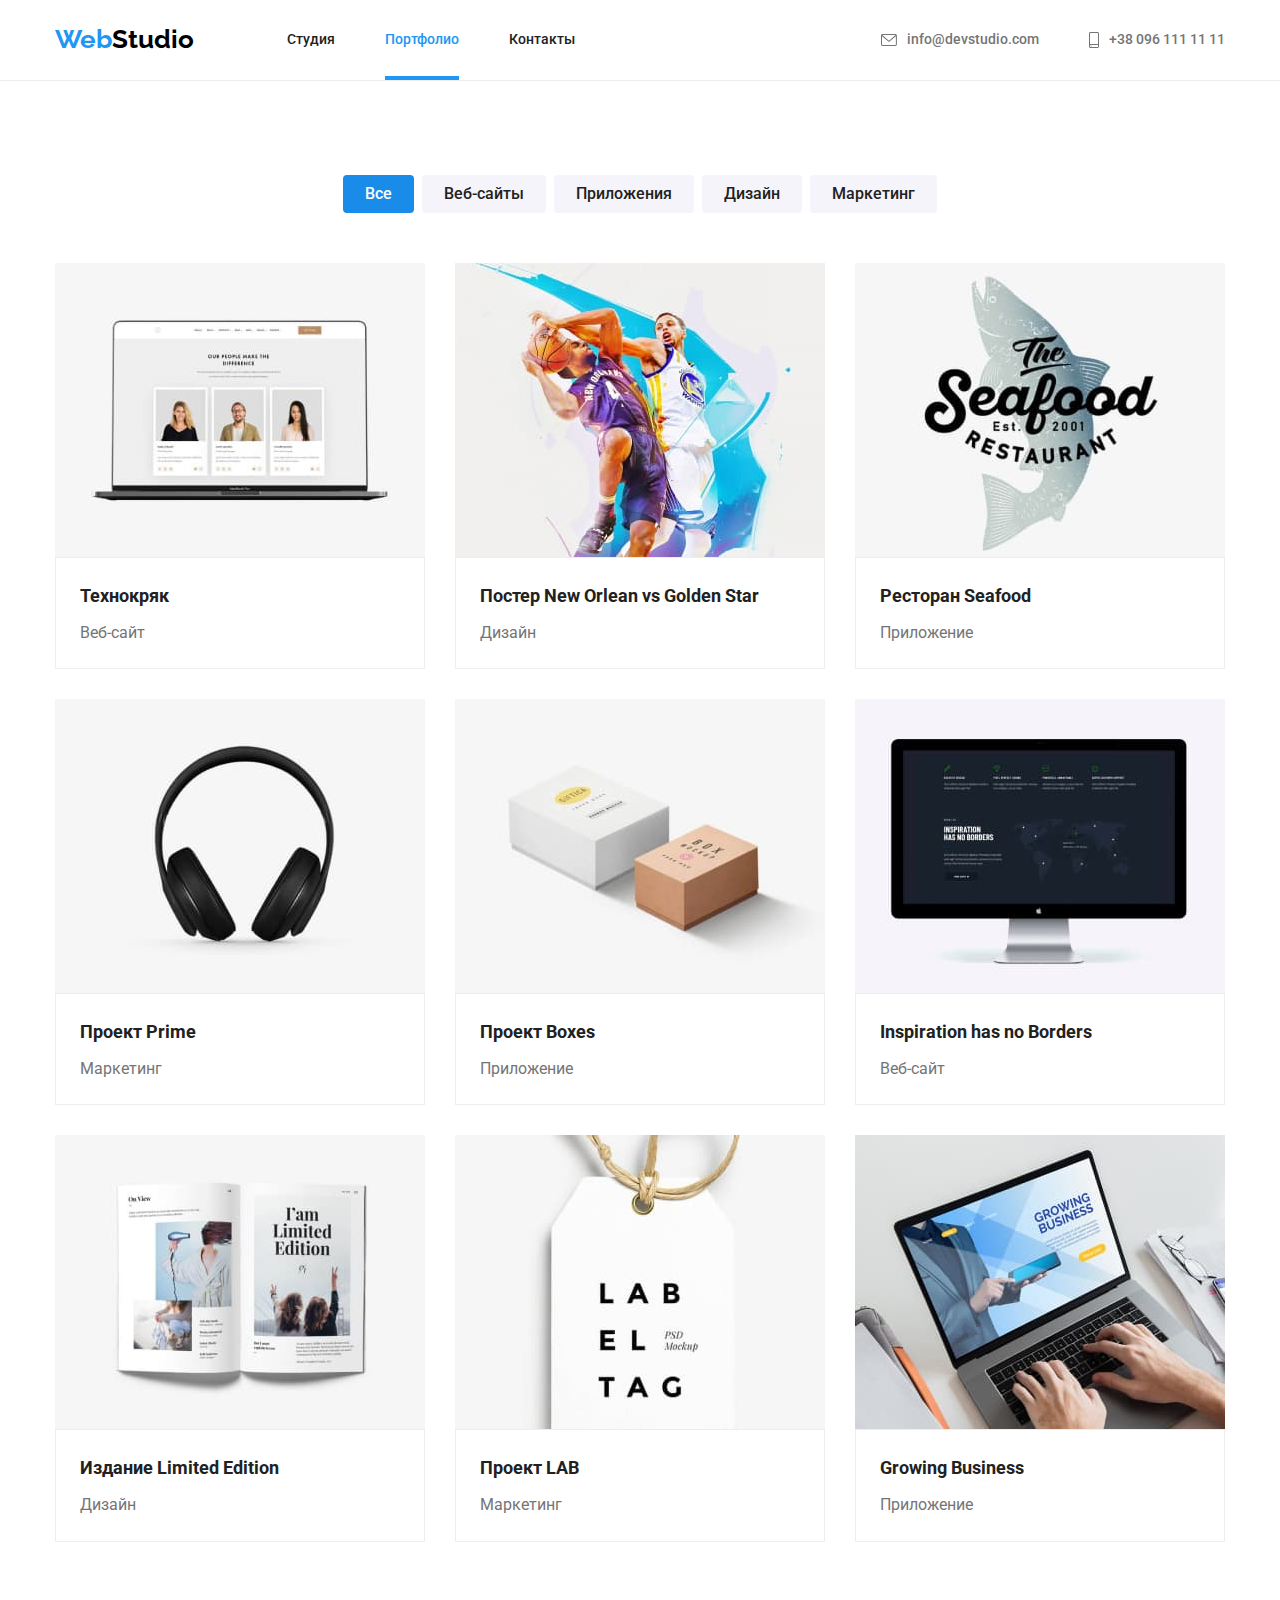
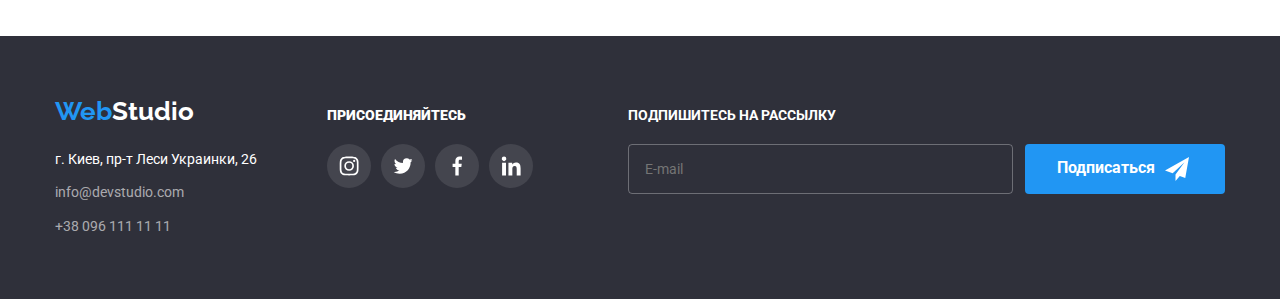
==== portfolio.html @ d2ac19b8 "Initial commit" ====
<!DOCTYPE html>
<html lang="ru">
  <head>
    <meta charset="UTF-8" />
    <meta http-equiv="X-UA-Compatible" content="IE=edge" />
    <meta name="viewport" content="width=device-width, initial-scale=1.0" />
    <title>Portfolio</title>
    <link
      rel="stylesheet"
      href="https://cdnjs.cloudflare.com/ajax/libs/modern-normalize/1.0.0/modern-normalize.min.css"
    />
    <link rel="stylesheet" href="./css/main.min.css" />

    <link rel="preconnect" href="https://fonts.googleapis.com" />
    <link rel="preconnect" href="https://fonts.gstatic.com" crossorigin />
    <link
      href="https://fonts.googleapis.com/css2?family=Raleway:wght@700&family=Roboto:wght@400;500;700;900&display=swap"
      rel="stylesheet"
    />
  </head>

  <body class="portfolio">
    <!--top line-->
    <header>
      <div class="container">
        <div class="logotype">
          <a href="./index.html" class="link"
            ><span class="logotype__logo">Web</span
            ><span class="logotype__type">Studio</span></a
          >
        </div>
        <nav class="nav">
          <ul class="nav__list list">
            <li class="nav__item">
              <a href="./index.html" class="nav__link link">Студия</a>
            </li>
            <li class="nav__item">
              <a href="./portfolio.html" class="nav__link link current"
                >Портфолио</a
              >
            </li>
            <li class="nav__item">
              <a href="#" class="nav__link link">Контакты</a>
            </li>
          </ul>
        </nav>
        <ul class="contact list">
          <li class="contact__item">
            <a href="mailto:info@devstudio.com" class="contact__link link">
              <svg class="envelope">
                <use href="./imges/icons.svg#icon-envelope"></use>
              </svg>
              info@devstudio.com</a
            >
          </li>
          <li class="contact__item">
            <a href="tel:+380961111111" class="contact__link link">
              <svg class="smartphone">
                <use href="./imges/icons.svg#icon-smartphone"></use>
              </svg>
              +38 096 111 11 11</a
            >
          </li>
        </ul>
      </div>
    </header>
    <!--main-->
    <main>
      <section class="section">
        <div class="container">
          <h1 hidden>Portfolio</h1>
          <ul class="filters list">
            <li class="filters__item">
              <button type="button" class="filters__btn current">Все</button>
            </li>
            <li class="filters__item">
              <button type="button" class="filters__btn">Веб-сайты</button>
            </li>
            <li class="filters__item">
              <button type="button" class="filters__btn">Приложения</button>
            </li>
            <li class="filters__item">
              <button type="button" class="filters__btn">Дизайн</button>
            </li>
            <li class="filters__item">
              <button type="button" class="filters__btn">Маркетинг</button>
            </li>
          </ul>

          <ul class="galary list grid">
            <li class="grid__item">
              <article class="card">
                <div class="card__thumb">
                  <img
                    src="./imges/portfolio/img-1.jpg"
                    alt="Ноутбук"
                    width="370"
                    height="294"
                  />
                  <p class="thumb__txt">
                    Ресурс предлагает комплексные предложения с разным уровнем
                    функционала и сервисов. Все это позволит посетителю получить
                    исчерпывающие сведения о компании или частном лице.
                  </p>
                </div>
                <div class="galary__card-content">
                  <h2 class="galary__title">Технокряк</h2>
                  <p class="galary__txt">Веб-сайт</p>
                </div>
              </article>
            </li>
            <li class="grid__item">
              <article class="card">
                <div class="card__thumb">
                  <img
                    src="./imges/portfolio/img-2.jpg"
                    alt="Игроки"
                    width="370"
                    height="294"
                  />
                  <p class="thumb__txt">
                    Ресурс предлагает комплексные предложения с разным уровнем
                    функционала и сервисов. Все это позволит посетителю получить
                    исчерпывающие сведения о компании или частном лице.
                  </p>
                </div>
                <div class="galary__card-content">
                  <h2 class="galary__title">
                    Постер <span lang="en">New Orlean vs Golden Star</span>
                  </h2>
                  <p class="galary__txt">Дизайн</p>
                </div>
              </article>
            </li>
            <li class="grid__item">
              <article class="card">
                <div class="card__thumb">
                  <img
                    src="./imges/portfolio/img-3.jpg"
                    alt="Ресторан Seafood"
                    width="370"
                    height="294"
                  />
                  <p class="thumb__txt">
                    Ресурс предлагает комплексные предложения с разным уровнем
                    функционала и сервисов. Все это позволит посетителю получить
                    исчерпывающие сведения о компании или частном лице.
                  </p>
                </div>
                <div class="galary__card-content">
                  <h2 class="galary__title">
                    Ресторан <span lang="en">Seafood</span>
                  </h2>
                  <p class="galary__txt">Приложение</p>
                </div>
              </article>
            </li>
            <li class="grid__item">
              <article class="card">
                <div class="card__thumb">
                  <img
                    src="./imges/portfolio/img-4.jpg"
                    alt="Наушники"
                    width="370"
                    height="294"
                  />
                  <p class="thumb__txt">
                    Ресурс предлагает комплексные предложения с разным уровнем
                    функционала и сервисов. Все это позволит посетителю получить
                    исчерпывающие сведения о компании или частном лице.
                  </p>
                </div>
                <div class="galary__card-content">
                  <h2 class="galary__title">
                    Проект <span lang="en">Prime</span>
                  </h2>
                  <p class="galary__txt">Маркетинг</p>
                </div>
              </article>
            </li>
            <li class="grid__item">
              <article class="card">
                <div class="card__thumb">
                  <img
                    src="./imges/portfolio/img-5.jpg"
                    alt="Две коробочки"
                    width="370"
                    height="294"
                  />
                  <p class="thumb__txt">
                    Ресурс предлагает комплексные предложения с разным уровнем
                    функционала и сервисов. Все это позволит посетителю получить
                    исчерпывающие сведения о компании или частном лице.
                  </p>
                </div>
                <div class="galary__card-content">
                  <h2 class="galary__title">
                    Проект <span lang="en">Boxes</span>
                  </h2>
                  <p class="galary__txt">Приложение</p>
                </div>
              </article>
            </li>
            <li class="grid__item">
              <article class="card">
                <div class="card__thumb">
                  <img
                    src="./imges/portfolio/img-6.jpg"
                    alt="Монитор"
                    width="370"
                    height="294"
                  />
                  <p class="thumb__txt">
                    Ресурс предлагает комплексные предложения с разным уровнем
                    функционала и сервисов. Все это позволит посетителю получить
                    исчерпывающие сведения о компании или частном лице.
                  </p>
                </div>
                <div class="galary__card-content">
                  <h2 class="galary__title">
                    <span lang="en">Inspiration has no Borders</span>
                  </h2>
                  <p class="galary__txt">Веб-сайт</p>
                </div>
              </article>
            </li>
            <li class="grid__item">
              <article class="card">
                <div class="card__thumb">
                  <img
                    src="./imges/portfolio/img-7.jpg"
                    alt="Раскрытая книга"
                    width="370"
                    height="294"
                  />
                  <p class="thumb__txt">
                    Ресурс предлагает комплексные предложения с разным уровнем
                    функционала и сервисов. Все это позволит посетителю получить
                    исчерпывающие сведения о компании или частном лице.
                  </p>
                </div>
                <div class="galary__card-content">
                  <h2 class="galary__title">
                    Издание <span lang="en">Limited Edition</span>
                  </h2>
                  <p class="galary__txt">Дизайн</p>
                </div>
              </article>
            </li>
            <li class="grid__item">
              <article class="card">
                <div class="card__thumb">
                  <img
                    src="./imges/portfolio/img-8.jpg"
                    alt="Бирка"
                    width="370"
                    height="294"
                  />
                  <p class="thumb__txt">
                    Ресурс предлагает комплексные предложения с разным уровнем
                    функционала и сервисов. Все это позволит посетителю получить
                    исчерпывающие сведения о компании или частном лице.
                  </p>
                </div>
                <div class="galary__card-content">
                  <h2 class="galary__title">Проект LAB</h2>
                  <p class="galary__txt">Маркетинг</p>
                </div>
              </article>
            </li>
            <li class="grid__item">
              <article class="card">
                <div class="card__thumb">
                  <img
                    src="./imges/portfolio/img-9.jpg"
                    alt="Ноутбук"
                    width="370"
                    height="294"
                  />
                  <p class="thumb__txt">
                    Ресурс предлагает комплексные предложения с разным уровнем
                    функционала и сервисов. Все это позволит посетителю получить
                    исчерпывающие сведения о компании или частном лице.
                  </p>
                </div>
                <div class="galary__card-content">
                  <h2 class="galary__title">
                    <span lang="en">Growing Business</span>
                  </h2>
                  <p class="galary__txt">Приложение</p>
                </div>
              </article>
            </li>
          </ul>
        </div>
      </section>
    </main>
    <!-- footer -->
    <footer class="foot">
      <div class="container foot__container">
        <div>
          <div class="logotype foot__logotype">
            <a href="./index.html" class="link"
              ><span class="logotype__logo">Web</span
              ><span class="logotype__type">Studio</span></a
            >
          </div>
          <address>
            <ul class="foot__list list">
              <li class="foot__adr">г. Киев, пр-т Леси Украинки, 26</li>
              <li>
                <a href="mailto:info@devstudio.com" class="foot__link link"
                  >info@devstudio.com</a
                >
              </li>
              <li>
                <a href="tel:+380961111111" class="foot__link link"
                  >+38 096 111 11 11</a
                >
              </li>
            </ul>
          </address>
        </div>
        <div class="join">
          <strong class="join__title">Присоединяйтесь</strong>
          <ul class="social list">
            <li class="social__item">
              <a href="instagram" class="social__link" aria-label="instagram"
                ><svg class="social__icon">
                  <use href="./imges/icons.svg#icon-instagram"></use></svg
              ></a>
            </li>
            <li class="social__item">
              <a href="twitter" class="social__link" aria-label="twitter"
                ><svg class="social__icon">
                  <use href="./imges/icons.svg#icon-twitter"></use></svg
              ></a>
            </li>
            <li class="social__item">
              <a href="facebook" class="social__link" aria-label="facebook"
                ><svg class="social__icon">
                  <use href="./imges/icons.svg#icon-facebook"></use></svg
              ></a>
            </li>
            <li class="social__item">
              <a href="linkedin" class="social__link" aria-label="linkedin"
                ><svg class="social__icon">
                  <use href="./imges/icons.svg#icon-linkedin"></use></svg
              ></a>
            </li>
          </ul>
        </div>
        <div class="subscribe">
          <label for="subscribe" class="subscribe__title"
            >Подпишитесь на рассылку</label
          >
          <form>
            <ul class="subscribe__list list">
              <li>
                <input
                  class="subscribe__mail"
                  type="email"
                  name="user-mail"
                  id="subscribe"
                  placeholder="E-mail"
                  required
                />
              </li>
              <li>
                <button type="submit" class="btn btn__subscribe">
                  <span>Подписаться</span>
                  <svg class="btn__icon">
                    <use href="./imges/icons.svg#icon-send"></use>
                  </svg>
                </button>
              </li>
            </ul>
          </form>
        </div>
      </div>
    </footer>
  </body>
</html>
---- css/main.min.css ----
:root{--bcg-dark: #2F303A;--bcg-light: #F5F4FA;--titl-cl: #212121;--txt-cl: #757575;--accent: #2196F3;--primery-cl: #FFFFFF;--accent-second: #000000;--btn-hover: #188CE8;--icon-cl: #AFB1B8;--gr-cl: rgba(47, 48, 58, 0.4);--modal-br-cl: rgba(33, 33, 33, 0.2);--item: 3;--card-gap: 30px}.grid{display:-webkit-box;display:-ms-flexbox;display:flex;-ms-flex-wrap:wrap;flex-wrap:wrap;gap:var(--card-gap)}.grid__item{-ms-flex-preferred-size:calc((100% - ((var(--item)) - 1)*var(--card-gap))/var(--item));flex-basis:calc((100% - ((var(--item)) - 1)*var(--card-gap))/var(--item));background-color:var(--primery-cl)}.visually-hidden{position:absolute;white-space:nowrap;width:1px;height:1px;overflow:hidden;border:0;padding:0;clip:rect(0 0 0 0);-webkit-clip-path:inset(50%);clip-path:inset(50%);margin:-1px}.link{text-decoration:none}.list{list-style:none;padding-left:0}h1,h2,h3,p,ul{margin:0}.no-scroll{overflow:hidden}img{display:block;max-width:100%;height:auto}.container{width:1200px;margin:0 auto;padding-left:15px;padding-right:15px}.section{padding-top:94px;padding-bottom:94px}body{font-family:Roboto,sans-serif;font-weight:400;font-size:14px;line-height:1.7;color:var(--txt-cl)}.btn{display:block;color:var(--primery-cl);background-color:var(--accent);font-weight:700;font-size:16px;line-height:1.9;width:200px;height:50px;margin-left:auto;margin-right:auto;padding:10px 32px;border-radius:4px;border:none;-webkit-transition-property:background-color;transition-property:background-color;-webkit-transition-duration:250ms;transition-duration:250ms;-webkit-transition-timing-function:cubic-bezier(0.4, 0, 0.2, 1);transition-timing-function:cubic-bezier(0.4, 0, 0.2, 1)}.btn:hover,.btn:focus{background-color:var(--btn-hover);cursor:pointer}.btn__icon{width:24px;height:24px;fill:var(--primery-cl)}.btn__sbmt{margin:30px auto;padding:10px 55px}.btn__subscribe{display:-webkit-box;display:-ms-flexbox;display:flex;-webkit-box-align:center;-ms-flex-align:center;align-items:center;gap:10px}.backdrop{position:fixed;top:0;left:0;width:100%;height:100%;background-color:rgba(0,0,0,.1);opacity:1;-webkit-transition-property:opacity,visibility;transition-property:opacity,visibility;-webkit-transition-duration:250ms;transition-duration:250ms;-webkit-transition-timing-function:cubic-bezier(0.4, 0, 0.2, 1);transition-timing-function:cubic-bezier(0.4, 0, 0.2, 1)}.backdrop.is-hidden{opacity:0;visibility:hidden;pointer-events:none}.modal{position:absolute;top:50%;left:50%;-webkit-transform:translate(-50%, -50%);transform:translate(-50%, -50%);width:528px;height:581px;padding:40px;background-color:var(--primery-cl);-webkit-box-shadow:0px 4px 4px rgba(0,0,0,.25);box-shadow:0px 4px 4px rgba(0,0,0,.25);border-radius:4px}.modal__title{margin-bottom:30px;font-weight:700;font-size:20px;line-height:1.15;text-align:center;letter-spacing:.03em;color:var(--titl-cl)}.icon-close-btn{position:absolute;top:0;right:0;width:30px;height:30px;margin:8px;display:-webkit-box;display:-ms-flexbox;display:flex;-webkit-box-pack:center;-ms-flex-pack:center;justify-content:center;-webkit-box-align:center;-ms-flex-align:center;align-items:center;padding:0;fill:#000;background-color:var(--primery-cl);border-radius:50%;border:1px solid rgba(0,0,0,.1);-webkit-transition-property:fill;transition-property:fill;-webkit-transition-duration:250ms;transition-duration:250ms;-webkit-transition-timing-function:cubic-bezier(0.4, 0, 0.2, 1);transition-timing-function:cubic-bezier(0.4, 0, 0.2, 1)}.icon-close-btn:hover>.icon-close,.icon-close-btn:focus>.icon-close{fill:var(--btn-hover);cursor:pointer}.modal-form{position:relative}.form{position:relative;width:100%;height:40px}.form__lbl{position:absolute;top:-20px;left:0;z-index:1;font-size:12px}.list__form:not(last-child){margin-bottom:28px}.form__inp{width:100%;height:100%;padding-left:42px;border:1px solid var(--modal-br-cl);border-radius:4px;-webkit-transition-property:border;transition-property:border;-webkit-transition-duration:250ms;transition-duration:250ms;-webkit-transition-timing-function:cubic-bezier(0.4, 0, 0.2, 1);transition-timing-function:cubic-bezier(0.4, 0, 0.2, 1)}.form__inp:not(:-moz-placeholder-shown){border-color:var(--btn-hover);outline:rgba(0,0,0,0)}.form__inp:not(:-ms-input-placeholder){border-color:var(--btn-hover);outline:rgba(0,0,0,0)}.form__inp:hover,.form__inp:focus,.form__inp:not(:placeholder-shown){border-color:var(--btn-hover);outline:rgba(0,0,0,0)}.form__inp:hover+.form__input-icon,.form__inp:focus+.form__input-icon{fill:var(--btn-hover)}.form__input-icon{position:absolute;z-index:2;top:50%;left:12px;-webkit-transform:translateY(-50%);transform:translateY(-50%);width:18px;height:18px;-webkit-transition-property:fill;transition-property:fill;-webkit-transition-duration:250ms;transition-duration:250ms;-webkit-transition-timing-function:cubic-bezier(0.4, 0, 0.2, 1);transition-timing-function:cubic-bezier(0.4, 0, 0.2, 1)}.form.textarea{height:120px}.form__inp.textarea{height:100%;resize:none;padding:12px 16px}.agreement{margin-top:20px;height:24px;display:-webkit-box;display:-ms-flexbox;display:flex;-webkit-box-pack:center;-ms-flex-pack:center;justify-content:center;-webkit-box-align:center;-ms-flex-align:center;align-items:center;gap:5px}.agreement__txt{Font-size:14px;Line-height:1.7}.agreement__custom-check{display:-webkit-inline-box;display:-ms-inline-flexbox;display:inline-flex;-webkit-box-pack:center;-ms-flex-pack:center;justify-content:center;-webkit-box-align:center;-ms-flex-align:center;align-items:center;width:16px;height:15px;background-color:rgba(0,0,0,0);border:2px solid var(--titl-cl);border-radius:2px;-webkit-transition-property:border-color;transition-property:border-color;-webkit-transition-duration:250ms;transition-duration:250ms;-webkit-transition-timing-function:cubic-bezier(0.4, 0, 0.2, 1);transition-timing-function:cubic-bezier(0.4, 0, 0.2, 1)}.icon-check{fill:var(--primery-cl)}.agreement__inp:checked+.agreement__custom-check{background-color:var(--btn-hover);border:none}.agreement__inp:hover+.agreement__custom-check,.agreement__inp:focus+.agreement__custom-check{border-color:var(--btn-hover)}.agreement__link{color:var(--accent)}.logotype{margin-right:93px;font-family:"Raleway";font-style:normal;font-weight:700;font-size:26px;line-height:1.2}.logotype__logo{color:var(--accent)}.logotype__type{color:var(--accent-second)}.nav__list,.contact{font-weight:500;font-size:14px;line-height:1.14;display:-webkit-box;display:-ms-flexbox;display:flex;margin-top:0;margin-bottom:0}.contact__item{padding-top:32px;padding-bottom:32px}.contact__item:focus,.contact__item:hover{color:var(--accent);cursor:pointer}.nav__item:not(:last-child){margin-right:50px}.nav__item{position:relative;padding-top:32px;padding-bottom:32px}.nav__link{display:block;color:var(--titl-cl);-webkit-transition-property:color;transition-property:color;-webkit-transition-duration:250ms;transition-duration:250ms;-webkit-transition-timing-function:cubic-bezier(0.4, 0, 0.2, 1);transition-timing-function:cubic-bezier(0.4, 0, 0.2, 1)}.nav__link.current,.nav__link:hover,.nav__link:focus{color:var(--accent);cursor:pointer}.nav__link::after{content:"";display:none;width:100%;height:4px;position:absolute;bottom:0;background-color:var(--accent)}.current.nav__link::after{display:block}.contact{margin-left:auto}.contact__item:last-child{margin-left:50px}.contact__link{display:-webkit-box;display:-ms-flexbox;display:flex;-webkit-box-align:center;-ms-flex-align:center;align-items:center;color:inherit;-webkit-transition-property:color;transition-property:color;-webkit-transition-duration:250ms;transition-duration:250ms;-webkit-transition-timing-function:cubic-bezier(0.4, 0, 0.2, 1);transition-timing-function:cubic-bezier(0.4, 0, 0.2, 1);-webkit-transition-property:fill;transition-property:fill;transition-duration:250ms;transition-timing-function:cubic-bezier(0.4, 0, 0.2, 1)}.envelope{width:16px;height:12px;margin-right:10px;fill:currentColor}.smartphone{width:10px;height:16px;margin-right:10px;fill:currentColor}.social{display:-webkit-box;display:-ms-flexbox;display:flex;-webkit-box-pack:center;-ms-flex-pack:center;justify-content:center}.social__item:not(:last-child){margin-right:10px}.social__icon{width:20px;height:20px}.social__link{display:-webkit-box;display:-ms-flexbox;display:flex;-webkit-box-pack:center;-ms-flex-pack:center;justify-content:center;-webkit-box-align:center;-ms-flex-align:center;align-items:center;width:44px;height:44px;border-radius:50%;fill:var(--icon-cl);-webkit-transition-property:background-color;transition-property:background-color;-webkit-transition-duration:250ms;transition-duration:250ms;-webkit-transition-timing-function:cubic-bezier(0.4, 0, 0.2, 1);transition-timing-function:cubic-bezier(0.4, 0, 0.2, 1)}.social__link:hover,.social__link:focus,.foot .social__link:hover,.foot .social__link:focus{background-color:var(--accent);fill:var(--primery-cl)}.subscribe{margin-left:auto}.subscribe__title{display:block;padding-top:12px;margin-bottom:20px;color:var(--primery-cl);font-weight:700;font-size:14px;line-height:1.14;text-transform:uppercase}.subscribe__list{display:-webkit-box;display:-ms-flexbox;display:flex;-webkit-box-align:center;-ms-flex-align:center;align-items:center;gap:12px}.subscribe__mail{width:385px;height:50px;padding:12px 16px;border:1px solid rgba(255,255,255,.3);border-radius:4px;color:var(--primery-cl);background-color:rgba(0,0,0,0);-webkit-transition-property:border-color;transition-property:border-color;-webkit-transition-duration:250ms;transition-duration:250ms;-webkit-transition-timing-function:cubic-bezier(0.4, 0, 0.2, 1);transition-timing-function:cubic-bezier(0.4, 0, 0.2, 1)}.subscribe__mail:hover,.subscribe__mail:focus{border-color:var(--btn-hover);outline:rgba(0,0,0,0)}header{border-bottom:1px solid #ececec}header>.container{display:-webkit-box;display:-ms-flexbox;display:flex;-webkit-box-align:center;-ms-flex-align:center;align-items:center}.hat{padding-top:200px;padding-bottom:200px;text-align:center;max-width:1600px;margin-left:auto;margin-right:auto;background-color:var(--bcg-dark);background-image:-webkit-gradient(linear, left top, left bottom, from(var(--gr-cl)), to(var(--gr-cl))),url(../imges/hat/Img.jpg);background-image:linear-gradient(var(--gr-cl), var(--gr-cl)),url(../imges/hat/Img.jpg);background-position:center}.hat__title{color:var(--primery-cl);font-weight:900;font-size:44px;line-height:1.36;text-transform:uppercase;margin-bottom:30px}.peculiarities{--item: 4}.peculiarities__title{margin-bottom:10px;font-weight:700;font-size:14px;line-height:1.14;text-transform:uppercase;color:var(--titl-cl)}.peculiarities__icon-bg{display:-webkit-box;display:-ms-flexbox;display:flex;-webkit-box-align:center;-ms-flex-align:center;align-items:center;-webkit-box-pack:center;-ms-flex-pack:center;justify-content:center;height:120px;width:100%;margin-bottom:30px;background-color:var(--bcg-light);border-radius:4px}.peculiarities__icon{width:70px;height:70px}.doing{padding-bottom:94px}.doing__title{font-weight:700;font-size:36px;line-height:1.16;text-align:center;color:var(--titl-cl);margin-bottom:50px}.doing__item{position:relative}.doing__text{display:-webkit-box;display:-ms-flexbox;display:flex;-webkit-box-pack:center;-ms-flex-pack:center;justify-content:center;-webkit-box-align:center;-ms-flex-align:center;align-items:center;position:absolute;bottom:0;width:100%;height:70px;color:var(--primery-cl);font-weight:700;font-size:14px;line-height:1.1;letter-spacing:.03em;text-transform:uppercase;background-color:rgba(47,48,58,.8)}.team{--item: 4;background-color:var(--bcg-light)}.team__title{font-weight:700;font-size:36px;line-height:1.16;text-align:center;color:var(--titl-cl);margin-bottom:50px}.team .card{-webkit-box-shadow:0px 1px 3px rgba(0,0,0,.12),0px 1px 1px rgba(0,0,0,.14),0px 2px 1px rgba(0,0,0,.2);box-shadow:0px 1px 3px rgba(0,0,0,.12),0px 1px 1px rgba(0,0,0,.14),0px 2px 1px rgba(0,0,0,.2);border-radius:0px 0px 4px 4px}.card__content{text-align:center;padding-top:var(--card-gap);padding-bottom:var(--card-gap)}.card__title{font-weight:500;font-size:16px;line-height:1.2;color:var(--titl-cl)}.card__txt{font-weight:400;font-size:16px;line-height:1.2;margin-top:10px;margin-bottom:16px}.clients{--item: 6}.clients__title{margin-bottom:50px;font-weight:700;font-size:36px;line-height:1.16;text-align:center;color:var(--titl-cl)}.clients__icon{width:106px;height:60px;fill:currentColor}.clients__link{display:-webkit-box;display:-ms-flexbox;display:flex;-webkit-box-pack:center;-ms-flex-pack:center;justify-content:center;-webkit-box-align:center;-ms-flex-align:center;align-items:center;height:92px;color:var(--icon-cl);border:1px solid var(--icon-cl);border-radius:4px;-webkit-transition-property:сolor,border-color;transition-property:сolor,border-color;-webkit-transition-duration:250ms;transition-duration:250ms;-webkit-transition-timing-function:cubic-bezier(0.4, 0, 0.2, 1);transition-timing-function:cubic-bezier(0.4, 0, 0.2, 1)}.clients__link:hover,.clients__link:focus{color:var(--accent);border-color:var(--accent)}.foot{background-color:var(--bcg-dark);padding-top:60px;padding-bottom:60px}.foot__container{display:-webkit-box;display:-ms-flexbox;display:flex}.foot__logotype{margin:0;padding-bottom:20px}.foot .logotype__type{color:var(--primery-cl)}.foot__adr,.foot__link{font-style:normal;font-weight:400;font-size:14px;line-height:24px}.foot__list>li:not(:last-child){margin-bottom:9px}.foot__adr{color:var(--primery-cl)}.foot__link{color:rgba(255,255,255,.6)}.foot__link:hover,.foot__link:focus{color:var(--accent);cursor:pointer}.join{margin-left:70px;color:var(--primery-cl);font-weight:700;font-size:14px;line-height:1.14;text-transform:uppercase}.join__title{display:block;padding-top:12px;margin-bottom:20px}.foot .social__link{fill:var(--primery-cl);background-color:rgba(255,255,255,.1)}.filters{display:-webkit-box;display:-ms-flexbox;display:flex;-webkit-box-pack:center;-ms-flex-pack:center;justify-content:center;margin:0 auto;padding-bottom:16px;width:610px}.filters__item:not(:last-child){margin-right:8px}.filters__btn{font-weight:500;font-size:16px;line-height:1.6;color:var(--titl-cl);background-color:var(--bcg-light);border:none;border-radius:4px;padding:6px 22px;-webkit-transition-property:сolor,background-color,-webkit-box-shadow;transition-property:сolor,background-color,-webkit-box-shadow;transition-property:сolor,background-color,box-shadow;transition-property:сolor,background-color,box-shadow,-webkit-box-shadow;-webkit-transition-duration:250ms;transition-duration:250ms;-webkit-transition-timing-function:cubic-bezier(0.4, 0, 0.2, 1);transition-timing-function:cubic-bezier(0.4, 0, 0.2, 1)}.filters__btn.current,.filters__btn:hover,.filters__btn:focus{color:var(--primery-cl);background-color:var(--btn-hover)}.filters__btn:hover,.filters__btn:focus{-webkit-box-shadow:0px 3px 1px rgba(0,0,0,.1),0px 1px 2px rgba(0,0,0,.08),0px 2px 2px rgba(0,0,0,.12);box-shadow:0px 3px 1px rgba(0,0,0,.1),0px 1px 2px rgba(0,0,0,.08),0px 2px 2px rgba(0,0,0,.12);cursor:pointer}.galary{padding-top:34px}.galary__card-content{padding:20px 24px;border:1px solid #eee}.galary__title{font-weight:700;font-size:18px;line-height:2;color:var(--titl-cl);margin:0}.galary__txt{font-weight:400;font-size:16px;line-height:1.9;margin-top:4px}.galary .card{-webkit-transition-property:-webkit-box-shadow;transition-property:-webkit-box-shadow;transition-property:box-shadow;transition-property:box-shadow, -webkit-box-shadow;-webkit-transition-duration:250ms;transition-duration:250ms;-webkit-transition-timing-function:cubic-bezier(0.4, 0, 0.2, 1);transition-timing-function:cubic-bezier(0.4, 0, 0.2, 1)}.card__thumb{position:relative;overflow:hidden}.thumb__txt{position:absolute;bottom:0;width:100%;height:100%;-webkit-transform:translateY(101%);transform:translateY(101%);display:inline-block;padding:63px 24px;text-align:center;font-size:18px;line-height:1.55;color:var(--primery-cl);background:rgba(33,150,243,.9);-webkit-transition-property:-webkit-transform;transition-property:-webkit-transform;transition-property:transform;transition-property:transform, -webkit-transform;-webkit-transition-duration:250ms;transition-duration:250ms;-webkit-transition-timing-function:cubic-bezier(0.4, 0, 0.2, 1);transition-timing-function:cubic-bezier(0.4, 0, 0.2, 1)}.galary .card:hover .thumb__txt,.galary .card:focus .thumb__txt{-webkit-transform:translateY(0);transform:translateY(0)}.galary .card:hover,.galary .card:focus{-webkit-box-shadow:0px 1px 1px rgba(0,0,0,.12),0px 4px 4px rgba(0,0,0,.06),1px 4px 6px rgba(0,0,0,.16);box-shadow:0px 1px 1px rgba(0,0,0,.12),0px 4px 4px rgba(0,0,0,.06),1px 4px 6px rgba(0,0,0,.16)}/*# sourceMappingURL=main.min.css.map */
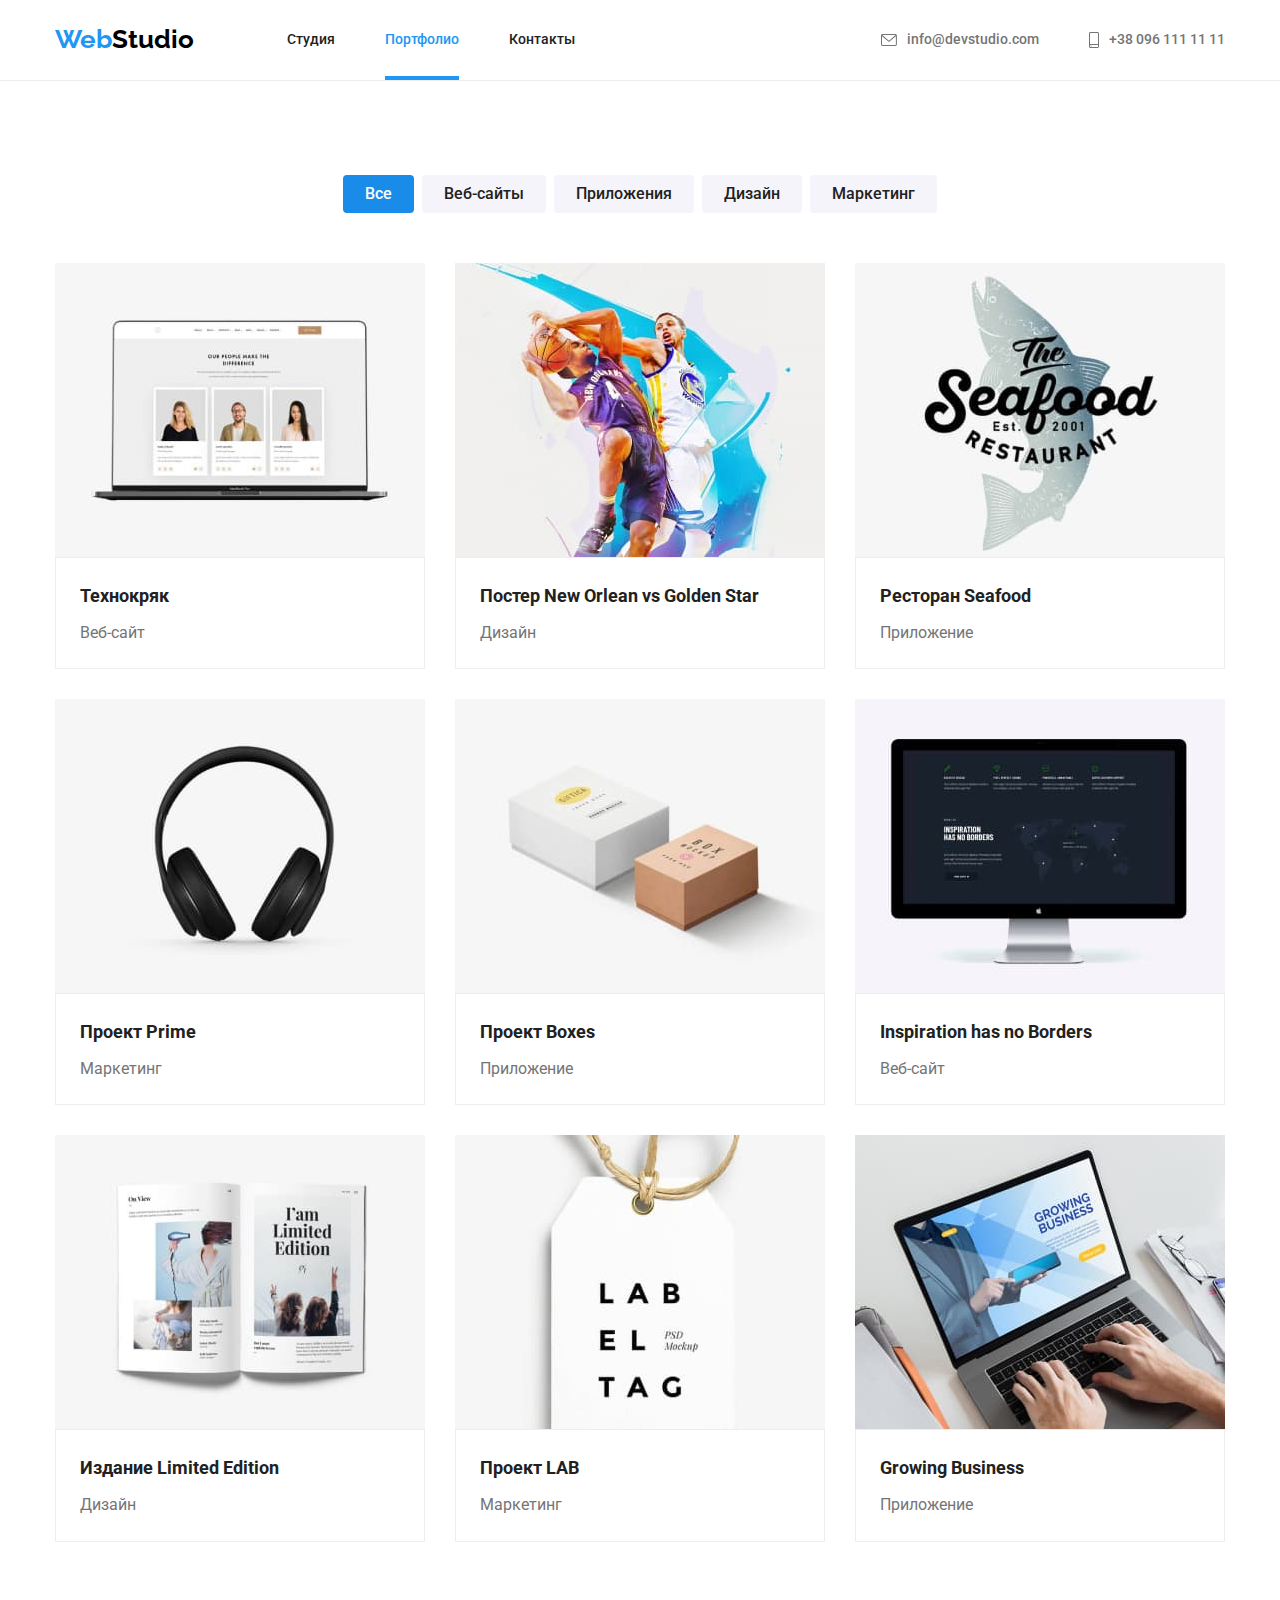
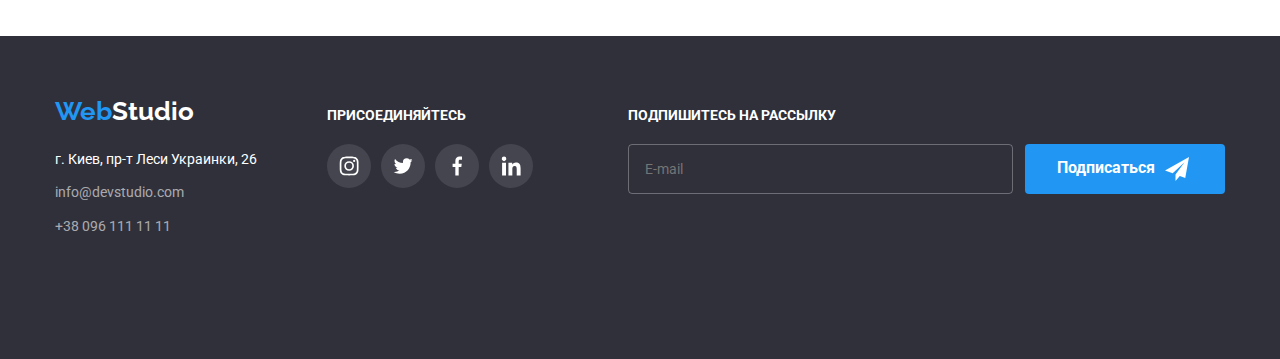
==== commit d9ad11d9: "half eight" ====
--- a/portfolio.html
+++ b/portfolio.html
@@ -22,7 +22,7 @@
   <body class="portfolio">
     <!--top line-->
     <header>
-      <div class="container">
+      <div class="container header">
         <div class="logotype">
           <a href="./index.html" class="link"
             ><span class="logotype__logo">Web</span
@@ -298,7 +298,7 @@
     <!-- footer -->
     <footer class="foot">
       <div class="container foot__container">
-        <div>
+        <div class="tablet-position">
           <div class="logotype foot__logotype">
             <a href="./index.html" class="link"
               ><span class="logotype__logo">Web</span
@@ -350,13 +350,14 @@
             </li>
           </ul>
         </div>
+
         <div class="subscribe">
           <label for="subscribe" class="subscribe__title"
             >Подпишитесь на рассылку</label
           >
           <form>
             <ul class="subscribe__list list">
-              <li>
+              <li class="subscribe__list--item">
                 <input
                   class="subscribe__mail"
                   type="email"
--- a/css/main.min.css
+++ b/css/main.min.css
@@ -1 +1 @@
-:root{--bcg-dark: #2F303A;--bcg-light: #F5F4FA;--titl-cl: #212121;--txt-cl: #757575;--accent: #2196F3;--primery-cl: #FFFFFF;--accent-second: #000000;--btn-hover: #188CE8;--icon-cl: #AFB1B8;--gr-cl: rgba(47, 48, 58, 0.4);--modal-br-cl: rgba(33, 33, 33, 0.2);--item: 3;--card-gap: 30px}.grid{display:-webkit-box;display:-ms-flexbox;display:flex;-ms-flex-wrap:wrap;flex-wrap:wrap;gap:var(--card-gap)}.grid__item{-ms-flex-preferred-size:calc((100% - ((var(--item)) - 1)*var(--card-gap))/var(--item));flex-basis:calc((100% - ((var(--item)) - 1)*var(--card-gap))/var(--item));background-color:var(--primery-cl)}.visually-hidden{position:absolute;white-space:nowrap;width:1px;height:1px;overflow:hidden;border:0;padding:0;clip:rect(0 0 0 0);-webkit-clip-path:inset(50%);clip-path:inset(50%);margin:-1px}.link{text-decoration:none}.list{list-style:none;padding-left:0}h1,h2,h3,p,ul{margin:0}.no-scroll{overflow:hidden}img{display:block;max-width:100%;height:auto}.container{width:1200px;margin:0 auto;padding-left:15px;padding-right:15px}.section{padding-top:94px;padding-bottom:94px}body{font-family:Roboto,sans-serif;font-weight:400;font-size:14px;line-height:1.7;color:var(--txt-cl)}.btn{display:block;color:var(--primery-cl);background-color:var(--accent);font-weight:700;font-size:16px;line-height:1.9;width:200px;height:50px;margin-left:auto;margin-right:auto;padding:10px 32px;border-radius:4px;border:none;-webkit-transition-property:background-color;transition-property:background-color;-webkit-transition-duration:250ms;transition-duration:250ms;-webkit-transition-timing-function:cubic-bezier(0.4, 0, 0.2, 1);transition-timing-function:cubic-bezier(0.4, 0, 0.2, 1)}.btn:hover,.btn:focus{background-color:var(--btn-hover);cursor:pointer}.btn__icon{width:24px;height:24px;fill:var(--primery-cl)}.btn__sbmt{margin:30px auto;padding:10px 55px}.btn__subscribe{display:-webkit-box;display:-ms-flexbox;display:flex;-webkit-box-align:center;-ms-flex-align:center;align-items:center;gap:10px}.backdrop{position:fixed;top:0;left:0;width:100%;height:100%;background-color:rgba(0,0,0,.1);opacity:1;-webkit-transition-property:opacity,visibility;transition-property:opacity,visibility;-webkit-transition-duration:250ms;transition-duration:250ms;-webkit-transition-timing-function:cubic-bezier(0.4, 0, 0.2, 1);transition-timing-function:cubic-bezier(0.4, 0, 0.2, 1)}.backdrop.is-hidden{opacity:0;visibility:hidden;pointer-events:none}.modal{position:absolute;top:50%;left:50%;-webkit-transform:translate(-50%, -50%);transform:translate(-50%, -50%);width:528px;height:581px;padding:40px;background-color:var(--primery-cl);-webkit-box-shadow:0px 4px 4px rgba(0,0,0,.25);box-shadow:0px 4px 4px rgba(0,0,0,.25);border-radius:4px}.modal__title{margin-bottom:30px;font-weight:700;font-size:20px;line-height:1.15;text-align:center;letter-spacing:.03em;color:var(--titl-cl)}.icon-close-btn{position:absolute;top:0;right:0;width:30px;height:30px;margin:8px;display:-webkit-box;display:-ms-flexbox;display:flex;-webkit-box-pack:center;-ms-flex-pack:center;justify-content:center;-webkit-box-align:center;-ms-flex-align:center;align-items:center;padding:0;fill:#000;background-color:var(--primery-cl);border-radius:50%;border:1px solid rgba(0,0,0,.1);-webkit-transition-property:fill;transition-property:fill;-webkit-transition-duration:250ms;transition-duration:250ms;-webkit-transition-timing-function:cubic-bezier(0.4, 0, 0.2, 1);transition-timing-function:cubic-bezier(0.4, 0, 0.2, 1)}.icon-close-btn:hover>.icon-close,.icon-close-btn:focus>.icon-close{fill:var(--btn-hover);cursor:pointer}.modal-form{position:relative}.form{position:relative;width:100%;height:40px}.form__lbl{position:absolute;top:-20px;left:0;z-index:1;font-size:12px}.list__form:not(last-child){margin-bottom:28px}.form__inp{width:100%;height:100%;padding-left:42px;border:1px solid var(--modal-br-cl);border-radius:4px;-webkit-transition-property:border;transition-property:border;-webkit-transition-duration:250ms;transition-duration:250ms;-webkit-transition-timing-function:cubic-bezier(0.4, 0, 0.2, 1);transition-timing-function:cubic-bezier(0.4, 0, 0.2, 1)}.form__inp:not(:-moz-placeholder-shown){border-color:var(--btn-hover);outline:rgba(0,0,0,0)}.form__inp:not(:-ms-input-placeholder){border-color:var(--btn-hover);outline:rgba(0,0,0,0)}.form__inp:hover,.form__inp:focus,.form__inp:not(:placeholder-shown){border-color:var(--btn-hover);outline:rgba(0,0,0,0)}.form__inp:hover+.form__input-icon,.form__inp:focus+.form__input-icon{fill:var(--btn-hover)}.form__input-icon{position:absolute;z-index:2;top:50%;left:12px;-webkit-transform:translateY(-50%);transform:translateY(-50%);width:18px;height:18px;-webkit-transition-property:fill;transition-property:fill;-webkit-transition-duration:250ms;transition-duration:250ms;-webkit-transition-timing-function:cubic-bezier(0.4, 0, 0.2, 1);transition-timing-function:cubic-bezier(0.4, 0, 0.2, 1)}.form.textarea{height:120px}.form__inp.textarea{height:100%;resize:none;padding:12px 16px}.agreement{margin-top:20px;height:24px;display:-webkit-box;display:-ms-flexbox;display:flex;-webkit-box-pack:center;-ms-flex-pack:center;justify-content:center;-webkit-box-align:center;-ms-flex-align:center;align-items:center;gap:5px}.agreement__txt{Font-size:14px;Line-height:1.7}.agreement__custom-check{display:-webkit-inline-box;display:-ms-inline-flexbox;display:inline-flex;-webkit-box-pack:center;-ms-flex-pack:center;justify-content:center;-webkit-box-align:center;-ms-flex-align:center;align-items:center;width:16px;height:15px;background-color:rgba(0,0,0,0);border:2px solid var(--titl-cl);border-radius:2px;-webkit-transition-property:border-color;transition-property:border-color;-webkit-transition-duration:250ms;transition-duration:250ms;-webkit-transition-timing-function:cubic-bezier(0.4, 0, 0.2, 1);transition-timing-function:cubic-bezier(0.4, 0, 0.2, 1)}.icon-check{fill:var(--primery-cl)}.agreement__inp:checked+.agreement__custom-check{background-color:var(--btn-hover);border:none}.agreement__inp:hover+.agreement__custom-check,.agreement__inp:focus+.agreement__custom-check{border-color:var(--btn-hover)}.agreement__link{color:var(--accent)}.logotype{margin-right:93px;font-family:"Raleway";font-style:normal;font-weight:700;font-size:26px;line-height:1.2}.logotype__logo{color:var(--accent)}.logotype__type{color:var(--accent-second)}.nav__list,.contact{font-weight:500;font-size:14px;line-height:1.14;display:-webkit-box;display:-ms-flexbox;display:flex;margin-top:0;margin-bottom:0}.contact__item{padding-top:32px;padding-bottom:32px}.contact__item:focus,.contact__item:hover{color:var(--accent);cursor:pointer}.nav__item:not(:last-child){margin-right:50px}.nav__item{position:relative;padding-top:32px;padding-bottom:32px}.nav__link{display:block;color:var(--titl-cl);-webkit-transition-property:color;transition-property:color;-webkit-transition-duration:250ms;transition-duration:250ms;-webkit-transition-timing-function:cubic-bezier(0.4, 0, 0.2, 1);transition-timing-function:cubic-bezier(0.4, 0, 0.2, 1)}.nav__link.current,.nav__link:hover,.nav__link:focus{color:var(--accent);cursor:pointer}.nav__link::after{content:"";display:none;width:100%;height:4px;position:absolute;bottom:0;background-color:var(--accent)}.current.nav__link::after{display:block}.contact{margin-left:auto}.contact__item:last-child{margin-left:50px}.contact__link{display:-webkit-box;display:-ms-flexbox;display:flex;-webkit-box-align:center;-ms-flex-align:center;align-items:center;color:inherit;-webkit-transition-property:color;transition-property:color;-webkit-transition-duration:250ms;transition-duration:250ms;-webkit-transition-timing-function:cubic-bezier(0.4, 0, 0.2, 1);transition-timing-function:cubic-bezier(0.4, 0, 0.2, 1);-webkit-transition-property:fill;transition-property:fill;transition-duration:250ms;transition-timing-function:cubic-bezier(0.4, 0, 0.2, 1)}.envelope{width:16px;height:12px;margin-right:10px;fill:currentColor}.smartphone{width:10px;height:16px;margin-right:10px;fill:currentColor}.social{display:-webkit-box;display:-ms-flexbox;display:flex;-webkit-box-pack:center;-ms-flex-pack:center;justify-content:center}.social__item:not(:last-child){margin-right:10px}.social__icon{width:20px;height:20px}.social__link{display:-webkit-box;display:-ms-flexbox;display:flex;-webkit-box-pack:center;-ms-flex-pack:center;justify-content:center;-webkit-box-align:center;-ms-flex-align:center;align-items:center;width:44px;height:44px;border-radius:50%;fill:var(--icon-cl);-webkit-transition-property:background-color;transition-property:background-color;-webkit-transition-duration:250ms;transition-duration:250ms;-webkit-transition-timing-function:cubic-bezier(0.4, 0, 0.2, 1);transition-timing-function:cubic-bezier(0.4, 0, 0.2, 1)}.social__link:hover,.social__link:focus,.foot .social__link:hover,.foot .social__link:focus{background-color:var(--accent);fill:var(--primery-cl)}.subscribe{margin-left:auto}.subscribe__title{display:block;padding-top:12px;margin-bottom:20px;color:var(--primery-cl);font-weight:700;font-size:14px;line-height:1.14;text-transform:uppercase}.subscribe__list{display:-webkit-box;display:-ms-flexbox;display:flex;-webkit-box-align:center;-ms-flex-align:center;align-items:center;gap:12px}.subscribe__mail{width:385px;height:50px;padding:12px 16px;border:1px solid rgba(255,255,255,.3);border-radius:4px;color:var(--primery-cl);background-color:rgba(0,0,0,0);-webkit-transition-property:border-color;transition-property:border-color;-webkit-transition-duration:250ms;transition-duration:250ms;-webkit-transition-timing-function:cubic-bezier(0.4, 0, 0.2, 1);transition-timing-function:cubic-bezier(0.4, 0, 0.2, 1)}.subscribe__mail:hover,.subscribe__mail:focus{border-color:var(--btn-hover);outline:rgba(0,0,0,0)}header{border-bottom:1px solid #ececec}header>.container{display:-webkit-box;display:-ms-flexbox;display:flex;-webkit-box-align:center;-ms-flex-align:center;align-items:center}.hat{padding-top:200px;padding-bottom:200px;text-align:center;max-width:1600px;margin-left:auto;margin-right:auto;background-color:var(--bcg-dark);background-image:-webkit-gradient(linear, left top, left bottom, from(var(--gr-cl)), to(var(--gr-cl))),url(../imges/hat/Img.jpg);background-image:linear-gradient(var(--gr-cl), var(--gr-cl)),url(../imges/hat/Img.jpg);background-position:center}.hat__title{color:var(--primery-cl);font-weight:900;font-size:44px;line-height:1.36;text-transform:uppercase;margin-bottom:30px}.peculiarities{--item: 4}.peculiarities__title{margin-bottom:10px;font-weight:700;font-size:14px;line-height:1.14;text-transform:uppercase;color:var(--titl-cl)}.peculiarities__icon-bg{display:-webkit-box;display:-ms-flexbox;display:flex;-webkit-box-align:center;-ms-flex-align:center;align-items:center;-webkit-box-pack:center;-ms-flex-pack:center;justify-content:center;height:120px;width:100%;margin-bottom:30px;background-color:var(--bcg-light);border-radius:4px}.peculiarities__icon{width:70px;height:70px}.doing{padding-bottom:94px}.doing__title{font-weight:700;font-size:36px;line-height:1.16;text-align:center;color:var(--titl-cl);margin-bottom:50px}.doing__item{position:relative}.doing__text{display:-webkit-box;display:-ms-flexbox;display:flex;-webkit-box-pack:center;-ms-flex-pack:center;justify-content:center;-webkit-box-align:center;-ms-flex-align:center;align-items:center;position:absolute;bottom:0;width:100%;height:70px;color:var(--primery-cl);font-weight:700;font-size:14px;line-height:1.1;letter-spacing:.03em;text-transform:uppercase;background-color:rgba(47,48,58,.8)}.team{--item: 4;background-color:var(--bcg-light)}.team__title{font-weight:700;font-size:36px;line-height:1.16;text-align:center;color:var(--titl-cl);margin-bottom:50px}.team .card{-webkit-box-shadow:0px 1px 3px rgba(0,0,0,.12),0px 1px 1px rgba(0,0,0,.14),0px 2px 1px rgba(0,0,0,.2);box-shadow:0px 1px 3px rgba(0,0,0,.12),0px 1px 1px rgba(0,0,0,.14),0px 2px 1px rgba(0,0,0,.2);border-radius:0px 0px 4px 4px}.card__content{text-align:center;padding-top:var(--card-gap);padding-bottom:var(--card-gap)}.card__title{font-weight:500;font-size:16px;line-height:1.2;color:var(--titl-cl)}.card__txt{font-weight:400;font-size:16px;line-height:1.2;margin-top:10px;margin-bottom:16px}.clients{--item: 6}.clients__title{margin-bottom:50px;font-weight:700;font-size:36px;line-height:1.16;text-align:center;color:var(--titl-cl)}.clients__icon{width:106px;height:60px;fill:currentColor}.clients__link{display:-webkit-box;display:-ms-flexbox;display:flex;-webkit-box-pack:center;-ms-flex-pack:center;justify-content:center;-webkit-box-align:center;-ms-flex-align:center;align-items:center;height:92px;color:var(--icon-cl);border:1px solid var(--icon-cl);border-radius:4px;-webkit-transition-property:сolor,border-color;transition-property:сolor,border-color;-webkit-transition-duration:250ms;transition-duration:250ms;-webkit-transition-timing-function:cubic-bezier(0.4, 0, 0.2, 1);transition-timing-function:cubic-bezier(0.4, 0, 0.2, 1)}.clients__link:hover,.clients__link:focus{color:var(--accent);border-color:var(--accent)}.foot{background-color:var(--bcg-dark);padding-top:60px;padding-bottom:60px}.foot__container{display:-webkit-box;display:-ms-flexbox;display:flex}.foot__logotype{margin:0;padding-bottom:20px}.foot .logotype__type{color:var(--primery-cl)}.foot__adr,.foot__link{font-style:normal;font-weight:400;font-size:14px;line-height:24px}.foot__list>li:not(:last-child){margin-bottom:9px}.foot__adr{color:var(--primery-cl)}.foot__link{color:rgba(255,255,255,.6)}.foot__link:hover,.foot__link:focus{color:var(--accent);cursor:pointer}.join{margin-left:70px;color:var(--primery-cl);font-weight:700;font-size:14px;line-height:1.14;text-transform:uppercase}.join__title{display:block;padding-top:12px;margin-bottom:20px}.foot .social__link{fill:var(--primery-cl);background-color:rgba(255,255,255,.1)}.filters{display:-webkit-box;display:-ms-flexbox;display:flex;-webkit-box-pack:center;-ms-flex-pack:center;justify-content:center;margin:0 auto;padding-bottom:16px;width:610px}.filters__item:not(:last-child){margin-right:8px}.filters__btn{font-weight:500;font-size:16px;line-height:1.6;color:var(--titl-cl);background-color:var(--bcg-light);border:none;border-radius:4px;padding:6px 22px;-webkit-transition-property:сolor,background-color,-webkit-box-shadow;transition-property:сolor,background-color,-webkit-box-shadow;transition-property:сolor,background-color,box-shadow;transition-property:сolor,background-color,box-shadow,-webkit-box-shadow;-webkit-transition-duration:250ms;transition-duration:250ms;-webkit-transition-timing-function:cubic-bezier(0.4, 0, 0.2, 1);transition-timing-function:cubic-bezier(0.4, 0, 0.2, 1)}.filters__btn.current,.filters__btn:hover,.filters__btn:focus{color:var(--primery-cl);background-color:var(--btn-hover)}.filters__btn:hover,.filters__btn:focus{-webkit-box-shadow:0px 3px 1px rgba(0,0,0,.1),0px 1px 2px rgba(0,0,0,.08),0px 2px 2px rgba(0,0,0,.12);box-shadow:0px 3px 1px rgba(0,0,0,.1),0px 1px 2px rgba(0,0,0,.08),0px 2px 2px rgba(0,0,0,.12);cursor:pointer}.galary{padding-top:34px}.galary__card-content{padding:20px 24px;border:1px solid #eee}.galary__title{font-weight:700;font-size:18px;line-height:2;color:var(--titl-cl);margin:0}.galary__txt{font-weight:400;font-size:16px;line-height:1.9;margin-top:4px}.galary .card{-webkit-transition-property:-webkit-box-shadow;transition-property:-webkit-box-shadow;transition-property:box-shadow;transition-property:box-shadow, -webkit-box-shadow;-webkit-transition-duration:250ms;transition-duration:250ms;-webkit-transition-timing-function:cubic-bezier(0.4, 0, 0.2, 1);transition-timing-function:cubic-bezier(0.4, 0, 0.2, 1)}.card__thumb{position:relative;overflow:hidden}.thumb__txt{position:absolute;bottom:0;width:100%;height:100%;-webkit-transform:translateY(101%);transform:translateY(101%);display:inline-block;padding:63px 24px;text-align:center;font-size:18px;line-height:1.55;color:var(--primery-cl);background:rgba(33,150,243,.9);-webkit-transition-property:-webkit-transform;transition-property:-webkit-transform;transition-property:transform;transition-property:transform, -webkit-transform;-webkit-transition-duration:250ms;transition-duration:250ms;-webkit-transition-timing-function:cubic-bezier(0.4, 0, 0.2, 1);transition-timing-function:cubic-bezier(0.4, 0, 0.2, 1)}.galary .card:hover .thumb__txt,.galary .card:focus .thumb__txt{-webkit-transform:translateY(0);transform:translateY(0)}.galary .card:hover,.galary .card:focus{-webkit-box-shadow:0px 1px 1px rgba(0,0,0,.12),0px 4px 4px rgba(0,0,0,.06),1px 4px 6px rgba(0,0,0,.16);box-shadow:0px 1px 1px rgba(0,0,0,.12),0px 4px 4px rgba(0,0,0,.06),1px 4px 6px rgba(0,0,0,.16)}/*# sourceMappingURL=main.min.css.map */+:root{--bcg-dark: #2F303A;--bcg-light: #F5F4FA;--titl-cl: #212121;--txt-cl: #757575;--accent: #2196F3;--primery-cl: #FFFFFF;--accent-second: #000000;--btn-hover: #188CE8;--icon-cl: #AFB1B8;--gr-cl: rgba(47, 48, 58, 0.4);--modal-br-cl: rgba(33, 33, 33, 0.2);--item: 3;--card-gap: 30px}.grid{display:-webkit-box;display:-ms-flexbox;display:flex;-ms-flex-wrap:wrap;flex-wrap:wrap;gap:var(--card-gap)}.grid__item{-ms-flex-preferred-size:calc((100% - ((var(--item)) - 1)*var(--card-gap))/var(--item));flex-basis:calc((100% - ((var(--item)) - 1)*var(--card-gap))/var(--item));background-color:var(--primery-cl)}.visually-hidden{position:absolute;white-space:nowrap;width:1px;height:1px;overflow:hidden;border:0;padding:0;clip:rect(0 0 0 0);-webkit-clip-path:inset(50%);clip-path:inset(50%);margin:-1px}.link{text-decoration:none}.list{list-style:none;padding-left:0}h1,h2,h3,p,ul{margin:0}.no-scroll{overflow:hidden}img{display:block;max-width:100%;height:auto}.container{width:480px;margin:0 auto;padding-left:15px;padding-right:15px}@media screen and (min-width: 768px){.container{width:768px}}@media screen and (min-width: 1200px){.container{width:1200px}}.section{padding-top:60px;padding-bottom:60px}@media screen and (min-width: 1200px){.section{padding-top:94px;padding-bottom:94px}}body{font-family:Roboto,sans-serif;font-weight:400;font-size:14px;line-height:1.7;color:var(--txt-cl)}.btn{display:block;color:var(--primery-cl);background-color:var(--accent);font-weight:700;font-size:16px;line-height:1.9;width:200px;height:50px;margin-left:auto;margin-right:auto;padding:10px 32px;border-radius:4px;border:none;-webkit-transition-property:background-color;transition-property:background-color;-webkit-transition-duration:250ms;transition-duration:250ms;-webkit-transition-timing-function:cubic-bezier(0.4, 0, 0.2, 1);transition-timing-function:cubic-bezier(0.4, 0, 0.2, 1)}.btn:hover,.btn:focus{background-color:var(--btn-hover);cursor:pointer}.btn__icon{width:24px;height:24px;fill:var(--primery-cl)}.btn__sbmt{margin:30px auto;padding:10px 55px}.btn__subscribe{display:-webkit-box;display:-ms-flexbox;display:flex;-webkit-box-align:center;-ms-flex-align:center;align-items:center;gap:10px}.backdrop{position:fixed;top:0;left:0;width:100%;height:100%;background-color:rgba(0,0,0,.1);opacity:1;-webkit-transition-property:opacity,visibility;transition-property:opacity,visibility;-webkit-transition-duration:250ms;transition-duration:250ms;-webkit-transition-timing-function:cubic-bezier(0.4, 0, 0.2, 1);transition-timing-function:cubic-bezier(0.4, 0, 0.2, 1)}.backdrop.is-hidden{opacity:0;visibility:hidden;pointer-events:none}.modal{position:absolute;top:50%;left:50%;-webkit-transform:translate(-50%, -50%);transform:translate(-50%, -50%);width:528px;height:581px;padding:40px;background-color:var(--primery-cl);-webkit-box-shadow:0px 4px 4px rgba(0,0,0,.25);box-shadow:0px 4px 4px rgba(0,0,0,.25);border-radius:4px}.modal__title{margin-bottom:30px;font-weight:700;font-size:20px;line-height:1.15;text-align:center;letter-spacing:.03em;color:var(--titl-cl)}.icon-close-btn{position:absolute;top:0;right:0;width:30px;height:30px;margin:8px;display:-webkit-box;display:-ms-flexbox;display:flex;-webkit-box-pack:center;-ms-flex-pack:center;justify-content:center;-webkit-box-align:center;-ms-flex-align:center;align-items:center;padding:0;fill:#000;background-color:var(--primery-cl);border-radius:50%;border:1px solid rgba(0,0,0,.1);-webkit-transition-property:fill;transition-property:fill;-webkit-transition-duration:250ms;transition-duration:250ms;-webkit-transition-timing-function:cubic-bezier(0.4, 0, 0.2, 1);transition-timing-function:cubic-bezier(0.4, 0, 0.2, 1)}.icon-close-btn:hover>.icon-close,.icon-close-btn:focus>.icon-close{fill:var(--btn-hover);cursor:pointer}.modal-form{position:relative}.form{position:relative;width:100%;height:40px}.form__lbl{position:absolute;top:-20px;left:0;z-index:1;font-size:12px}.list__form:not(last-child){margin-bottom:28px}.form__inp{width:100%;height:100%;padding-left:42px;border:1px solid var(--modal-br-cl);border-radius:4px;-webkit-transition-property:border;transition-property:border;-webkit-transition-duration:250ms;transition-duration:250ms;-webkit-transition-timing-function:cubic-bezier(0.4, 0, 0.2, 1);transition-timing-function:cubic-bezier(0.4, 0, 0.2, 1)}.form__inp:not(:-moz-placeholder-shown){border-color:var(--btn-hover);outline:rgba(0,0,0,0)}.form__inp:not(:-ms-input-placeholder){border-color:var(--btn-hover);outline:rgba(0,0,0,0)}.form__inp:hover,.form__inp:focus,.form__inp:not(:placeholder-shown){border-color:var(--btn-hover);outline:rgba(0,0,0,0)}.form__inp:hover+.form__input-icon,.form__inp:focus+.form__input-icon{fill:var(--btn-hover)}.form__input-icon{position:absolute;z-index:2;top:50%;left:12px;-webkit-transform:translateY(-50%);transform:translateY(-50%);width:18px;height:18px;-webkit-transition-property:fill;transition-property:fill;-webkit-transition-duration:250ms;transition-duration:250ms;-webkit-transition-timing-function:cubic-bezier(0.4, 0, 0.2, 1);transition-timing-function:cubic-bezier(0.4, 0, 0.2, 1)}.form.textarea{height:120px}.form__inp.textarea{height:100%;resize:none;padding:12px 16px}.agreement{margin-top:20px;height:24px;display:-webkit-box;display:-ms-flexbox;display:flex;-webkit-box-pack:center;-ms-flex-pack:center;justify-content:center;-webkit-box-align:center;-ms-flex-align:center;align-items:center;gap:5px}.agreement__txt{Font-size:14px;Line-height:1.7}.agreement__custom-check{display:-webkit-inline-box;display:-ms-inline-flexbox;display:inline-flex;-webkit-box-pack:center;-ms-flex-pack:center;justify-content:center;-webkit-box-align:center;-ms-flex-align:center;align-items:center;width:16px;height:15px;background-color:rgba(0,0,0,0);border:2px solid var(--titl-cl);border-radius:2px;-webkit-transition-property:border-color;transition-property:border-color;-webkit-transition-duration:250ms;transition-duration:250ms;-webkit-transition-timing-function:cubic-bezier(0.4, 0, 0.2, 1);transition-timing-function:cubic-bezier(0.4, 0, 0.2, 1)}.icon-check{fill:var(--primery-cl)}.agreement__inp:checked+.agreement__custom-check{background-color:var(--btn-hover);border:none}.agreement__inp:hover+.agreement__custom-check,.agreement__inp:focus+.agreement__custom-check{border-color:var(--btn-hover)}.agreement__link{color:var(--accent)}.logotype{font-family:"Raleway";font-style:normal;font-weight:700;font-size:24px;line-height:1.16;text-align:center;margin-right:88px}@media screen and (min-width: 1200px){.logotype{font-weight:700;font-size:26px;line-height:1.2;margin-right:93px;text-align:left}}.logotype__logo{color:var(--accent)}.logotype__type{color:var(--accent-second)}.nav__list,.contact{font-weight:500;font-size:14px;line-height:1.14;display:-webkit-box;display:-ms-flexbox;display:flex;margin-top:0;margin-bottom:0}@media screen and (max-width: 767px){.nav__list,.contact{display:none}}.nav__item:not(:last-child){margin-right:50px}.nav__item{position:relative;padding-top:32px;padding-bottom:32px}.nav__link{display:block;color:var(--titl-cl);-webkit-transition-property:color;transition-property:color;-webkit-transition-duration:250ms;transition-duration:250ms;-webkit-transition-timing-function:cubic-bezier(0.4, 0, 0.2, 1);transition-timing-function:cubic-bezier(0.4, 0, 0.2, 1)}.nav__link.current,.nav__link:hover,.nav__link:focus{color:var(--accent);cursor:pointer}.nav__link::after{content:"";display:none;width:100%;height:4px;position:absolute;bottom:0;background-color:var(--accent)}.current.nav__link::after{display:block}.contact{margin-left:auto}@media screen and (min-width: 768px)and (max-width: 1199px){.contact{display:block}}@media screen and (min-width: 1200px){.contact__item{padding-top:32px;padding-bottom:32px}}.contact__item:focus,.contact__item:hover{color:var(--accent);cursor:pointer}.contact__item:last-child{margin-top:10px}@media screen and (min-width: 1200px){.contact__item:last-child{margin-top:0;margin-left:50px}}.contact__link{display:-webkit-box;display:-ms-flexbox;display:flex;-webkit-box-align:center;-ms-flex-align:center;align-items:center;color:inherit;-webkit-transition-property:color;transition-property:color;-webkit-transition-duration:250ms;transition-duration:250ms;-webkit-transition-timing-function:cubic-bezier(0.4, 0, 0.2, 1);transition-timing-function:cubic-bezier(0.4, 0, 0.2, 1);-webkit-transition-property:fill;transition-property:fill;transition-duration:250ms;transition-timing-function:cubic-bezier(0.4, 0, 0.2, 1)}.envelope{width:16px;height:12px;margin-right:10px;fill:currentColor}.smartphone{width:10px;height:16px;margin-right:10px;fill:currentColor}.social{display:-webkit-box;display:-ms-flexbox;display:flex;-webkit-box-pack:center;-ms-flex-pack:center;justify-content:center}.social__item:not(:last-child){margin-right:10px}.social__icon{width:20px;height:20px}.social__link{display:-webkit-box;display:-ms-flexbox;display:flex;-webkit-box-pack:center;-ms-flex-pack:center;justify-content:center;-webkit-box-align:center;-ms-flex-align:center;align-items:center;width:44px;height:44px;border-radius:50%;fill:var(--icon-cl);-webkit-transition-property:background-color;transition-property:background-color;-webkit-transition-duration:250ms;transition-duration:250ms;-webkit-transition-timing-function:cubic-bezier(0.4, 0, 0.2, 1);transition-timing-function:cubic-bezier(0.4, 0, 0.2, 1)}.social__link:hover,.social__link:focus,.foot .social__link:hover,.foot .social__link:focus{background-color:var(--accent);fill:var(--primery-cl)}.subscribe{margin-left:auto}.subscribe__title{display:block;margin-bottom:20px;color:var(--primery-cl);font-weight:700;font-size:14px;line-height:1.14;text-transform:uppercase;text-align:center}@media screen and (min-width: 1200px){.subscribe__title{text-align:left;padding-top:12px}}.subscribe__list{text-align:center}@media screen and (min-width: 1200px){.subscribe__list{display:-webkit-box;display:-ms-flexbox;display:flex;-webkit-box-align:center;-ms-flex-align:center;align-items:center;gap:12px}}.subscribe__list--item{margin-bottom:20px}@media screen and (min-width: 1200px){.subscribe__list--item{margin-bottom:0}}.subscribe__mail{width:450px;height:50px;padding:12px 16px;border:1px solid rgba(255,255,255,.3);border-radius:4px;color:var(--primery-cl);background-color:rgba(0,0,0,0);-webkit-transition-property:border-color;transition-property:border-color;-webkit-transition-duration:250ms;transition-duration:250ms;-webkit-transition-timing-function:cubic-bezier(0.4, 0, 0.2, 1);transition-timing-function:cubic-bezier(0.4, 0, 0.2, 1)}@media screen and (min-width: 1200px){.subscribe__mail{width:385px}}.subscribe__mail:hover,.subscribe__mail:focus{border-color:var(--btn-hover);outline:rgba(0,0,0,0)}.menu-btn{border:0;padding:0;background-color:var(--primery-cl);position:absolute;top:10px;right:10px}@media screen and (min-width: 768px){.menu-btn{display:none}}.menu-btn:hover .menu-btn__svg,.menu-btn:focus .menu-btn__svg{fill:var(--accent)}.menu__open{width:24px;height:16px}.menu__closed{width:19px;height:19px}header{border-bottom:1px solid #ececec}header>.container{display:-webkit-box;display:-ms-flexbox;display:flex;-webkit-box-align:center;-ms-flex-align:center;align-items:center}.header{position:relative;height:60px}@media screen and (min-width: 768px){.header{height:80px}}.hat{padding-top:200px;padding-bottom:200px;text-align:center;max-width:1600px;margin-left:auto;margin-right:auto;background-color:var(--bcg-dark);background-image:-webkit-gradient(linear, left top, left bottom, from(var(--gr-cl)), to(var(--gr-cl))),url(../imges/hat/Img.jpg);background-image:linear-gradient(var(--gr-cl), var(--gr-cl)),url(../imges/hat/Img.jpg);background-position:center}.hat__title{color:var(--primery-cl);font-weight:900;font-size:26px;line-height:1.6;text-transform:uppercase;margin-bottom:30px}@media screen and (min-width: 1200px){.hat__title{font-weight:900;font-size:44px;line-height:1.36}}@media screen and (min-width: 480px){.peculiarities{--item: 1}}@media screen and (min-width: 768px){.peculiarities{--item: 2}}@media screen and (min-width: 1200px){.peculiarities{--item: 4}}.peculiarities__title{margin-bottom:10px;font-weight:700;font-size:14px;line-height:1.14;text-transform:uppercase;color:var(--titl-cl)}.peculiarities__icon-bg{display:-webkit-box;display:-ms-flexbox;display:flex;-webkit-box-align:center;-ms-flex-align:center;align-items:center;-webkit-box-pack:center;-ms-flex-pack:center;justify-content:center;height:120px;width:100%;margin-bottom:30px;background-color:var(--bcg-light);border-radius:4px}.peculiarities__icon{width:70px;height:70px}.doing{display:none;padding-bottom:94px}@media screen and (min-width: 1200px){.doing{display:block}}.doing__title{font-weight:700;font-size:36px;line-height:1.16;text-align:center;color:var(--titl-cl);margin-bottom:50px}.doing__item{position:relative}.doing__text{display:-webkit-box;display:-ms-flexbox;display:flex;-webkit-box-pack:center;-ms-flex-pack:center;justify-content:center;-webkit-box-align:center;-ms-flex-align:center;align-items:center;position:absolute;bottom:0;width:100%;height:70px;color:var(--primery-cl);font-weight:700;font-size:14px;line-height:1.1;letter-spacing:.03em;text-transform:uppercase;background-color:rgba(47,48,58,.8)}.team{background-color:var(--bcg-light)}@media screen and (min-width: 480px){.team{--item: 1}}@media screen and (min-width: 768px){.team{--item: 2}}@media screen and (min-width: 1200px){.team{--item: 4}}.team__title{font-weight:700;font-size:28px;line-height:1.14;text-align:center;color:var(--titl-cl);margin-bottom:30px}@media screen and (min-width: 1200px){.team__title{font-weight:700;font-size:36px;line-height:1.16;margin-bottom:50px}}.team .card{-webkit-box-shadow:0px 1px 3px rgba(0,0,0,.12),0px 1px 1px rgba(0,0,0,.14),0px 2px 1px rgba(0,0,0,.2);box-shadow:0px 1px 3px rgba(0,0,0,.12),0px 1px 1px rgba(0,0,0,.14),0px 2px 1px rgba(0,0,0,.2);border-radius:0px 0px 4px 4px}.card__content{text-align:center;padding-top:var(--card-gap);padding-bottom:var(--card-gap)}.card__title{font-weight:500;font-size:16px;line-height:1.2;color:var(--titl-cl)}.card__txt{font-weight:400;font-size:16px;line-height:1.2;margin-top:10px;margin-bottom:16px}@media screen and (min-width: 480px){.clients{--item: 2}}@media screen and (min-width: 768px){.clients{--item: 3}}@media screen and (min-width: 1200px){.clients{--item: 6}}.clients__title{font-weight:700;font-size:28px;line-height:1.14;margin-bottom:30px;text-align:center;color:var(--titl-cl)}@media screen and (min-width: 1200px){.clients__title{font-weight:700;font-size:36px;line-height:1.16;margin-bottom:50px}}.clients__icon{width:106px;height:60px;fill:currentColor}.clients__link{display:-webkit-box;display:-ms-flexbox;display:flex;-webkit-box-pack:center;-ms-flex-pack:center;justify-content:center;-webkit-box-align:center;-ms-flex-align:center;align-items:center;height:92px;color:var(--icon-cl);border:1px solid var(--icon-cl);border-radius:4px;-webkit-transition-property:сolor,border-color;transition-property:сolor,border-color;-webkit-transition-duration:250ms;transition-duration:250ms;-webkit-transition-timing-function:cubic-bezier(0.4, 0, 0.2, 1);transition-timing-function:cubic-bezier(0.4, 0, 0.2, 1)}.clients__link:hover,.clients__link:focus{color:var(--accent);border-color:var(--accent)}.foot{background-color:var(--bcg-dark);padding-top:60px;padding-bottom:60px}@media screen and (min-width: 768px)and (max-width: 1199px){.foot__container{position:relative}}@media screen and (min-width: 1200px){.foot__container{display:-webkit-box;display:-ms-flexbox;display:flex}}.foot__logotype{margin:0;padding-bottom:20px}.foot .logotype__type{color:var(--primery-cl)}.foot__adr,.foot__link{font-style:normal;font-weight:400;font-size:14px;line-height:24px}.foot__list{text-align:center;padding-bottom:60px}@media screen and (min-width: 1200px){.foot__list{text-align:left}}.foot__list>li:not(:last-child){margin-bottom:9px}.foot__adr{color:var(--primery-cl)}.foot__link{color:rgba(255,255,255,.6)}.foot__link:hover,.foot__link:focus{color:var(--accent);cursor:pointer}@media screen and (min-width: 768px)and (max-width: 1199px){.tablet-position{position:relative;top:0px;left:60px;width:230px}}.join{margin-bottom:60px}@media screen and (min-width: 768px)and (max-width: 1199px){.join{position:absolute;top:5px;right:89px}}@media screen and (min-width: 1200px){.join{padding-left:70px}}.join__title{display:block;margin-bottom:20px;font-weight:700;font-size:14px;line-height:1.14;text-transform:uppercase;text-align:center;color:var(--primery-cl)}@media screen and (min-width: 1200px){.join__title{padding-top:12px;text-align:left}}.foot .social__link{fill:var(--primery-cl);background-color:rgba(255,255,255,.1)}.filters{display:-webkit-box;display:-ms-flexbox;display:flex;-ms-flex-wrap:wrap;flex-wrap:wrap;-webkit-box-pack:left;-ms-flex-pack:left;justify-content:left;margin:0 auto;padding-bottom:16px}@media screen and (min-width: 768px){.filters{width:610px;-webkit-box-pack:center;-ms-flex-pack:center;justify-content:center}}.filters__item:not(:last-child){margin-right:8px}.filters__btn{font-weight:500;font-size:16px;line-height:1.6;color:var(--titl-cl);background-color:var(--bcg-light);border:none;border-radius:4px;padding:6px 22px;-webkit-transition-property:сolor,background-color,-webkit-box-shadow;transition-property:сolor,background-color,-webkit-box-shadow;transition-property:сolor,background-color,box-shadow;transition-property:сolor,background-color,box-shadow,-webkit-box-shadow;-webkit-transition-duration:250ms;transition-duration:250ms;-webkit-transition-timing-function:cubic-bezier(0.4, 0, 0.2, 1);transition-timing-function:cubic-bezier(0.4, 0, 0.2, 1)}.filters__btn.current,.filters__btn:hover,.filters__btn:focus{color:var(--primery-cl);background-color:var(--btn-hover)}.filters__btn:hover,.filters__btn:focus{-webkit-box-shadow:0px 3px 1px rgba(0,0,0,.1),0px 1px 2px rgba(0,0,0,.08),0px 2px 2px rgba(0,0,0,.12);box-shadow:0px 3px 1px rgba(0,0,0,.1),0px 1px 2px rgba(0,0,0,.08),0px 2px 2px rgba(0,0,0,.12);cursor:pointer}.galary{--item: 1;padding-top:34px}@media screen and (min-width: 768px){.galary{--item: 2}}@media screen and (min-width: 1200px){.galary{--item: 3}}.galary__card-content{padding:20px 24px;border:1px solid #eee}.galary__title{font-weight:700;font-size:18px;line-height:2;color:var(--titl-cl);margin:0}.galary__txt{font-weight:400;font-size:16px;line-height:1.9;margin-top:4px}.galary .card{-webkit-transition-property:-webkit-box-shadow;transition-property:-webkit-box-shadow;transition-property:box-shadow;transition-property:box-shadow, -webkit-box-shadow;-webkit-transition-duration:250ms;transition-duration:250ms;-webkit-transition-timing-function:cubic-bezier(0.4, 0, 0.2, 1);transition-timing-function:cubic-bezier(0.4, 0, 0.2, 1)}.card__thumb{position:relative;overflow:hidden}.thumb__txt{position:absolute;bottom:0;width:100%;height:100%;-webkit-transform:translateY(101%);transform:translateY(101%);display:inline-block;padding:63px 24px;text-align:center;font-size:18px;line-height:1.55;color:var(--primery-cl);background:rgba(33,150,243,.9);-webkit-transition-property:-webkit-transform;transition-property:-webkit-transform;transition-property:transform;transition-property:transform, -webkit-transform;-webkit-transition-duration:250ms;transition-duration:250ms;-webkit-transition-timing-function:cubic-bezier(0.4, 0, 0.2, 1);transition-timing-function:cubic-bezier(0.4, 0, 0.2, 1)}.galary .card:hover .thumb__txt,.galary .card:focus .thumb__txt{-webkit-transform:translateY(0);transform:translateY(0)}.galary .card:hover,.galary .card:focus{-webkit-box-shadow:0px 1px 1px rgba(0,0,0,.12),0px 4px 4px rgba(0,0,0,.06),1px 4px 6px rgba(0,0,0,.16);box-shadow:0px 1px 1px rgba(0,0,0,.12),0px 4px 4px rgba(0,0,0,.06),1px 4px 6px rgba(0,0,0,.16)}/*# sourceMappingURL=main.min.css.map */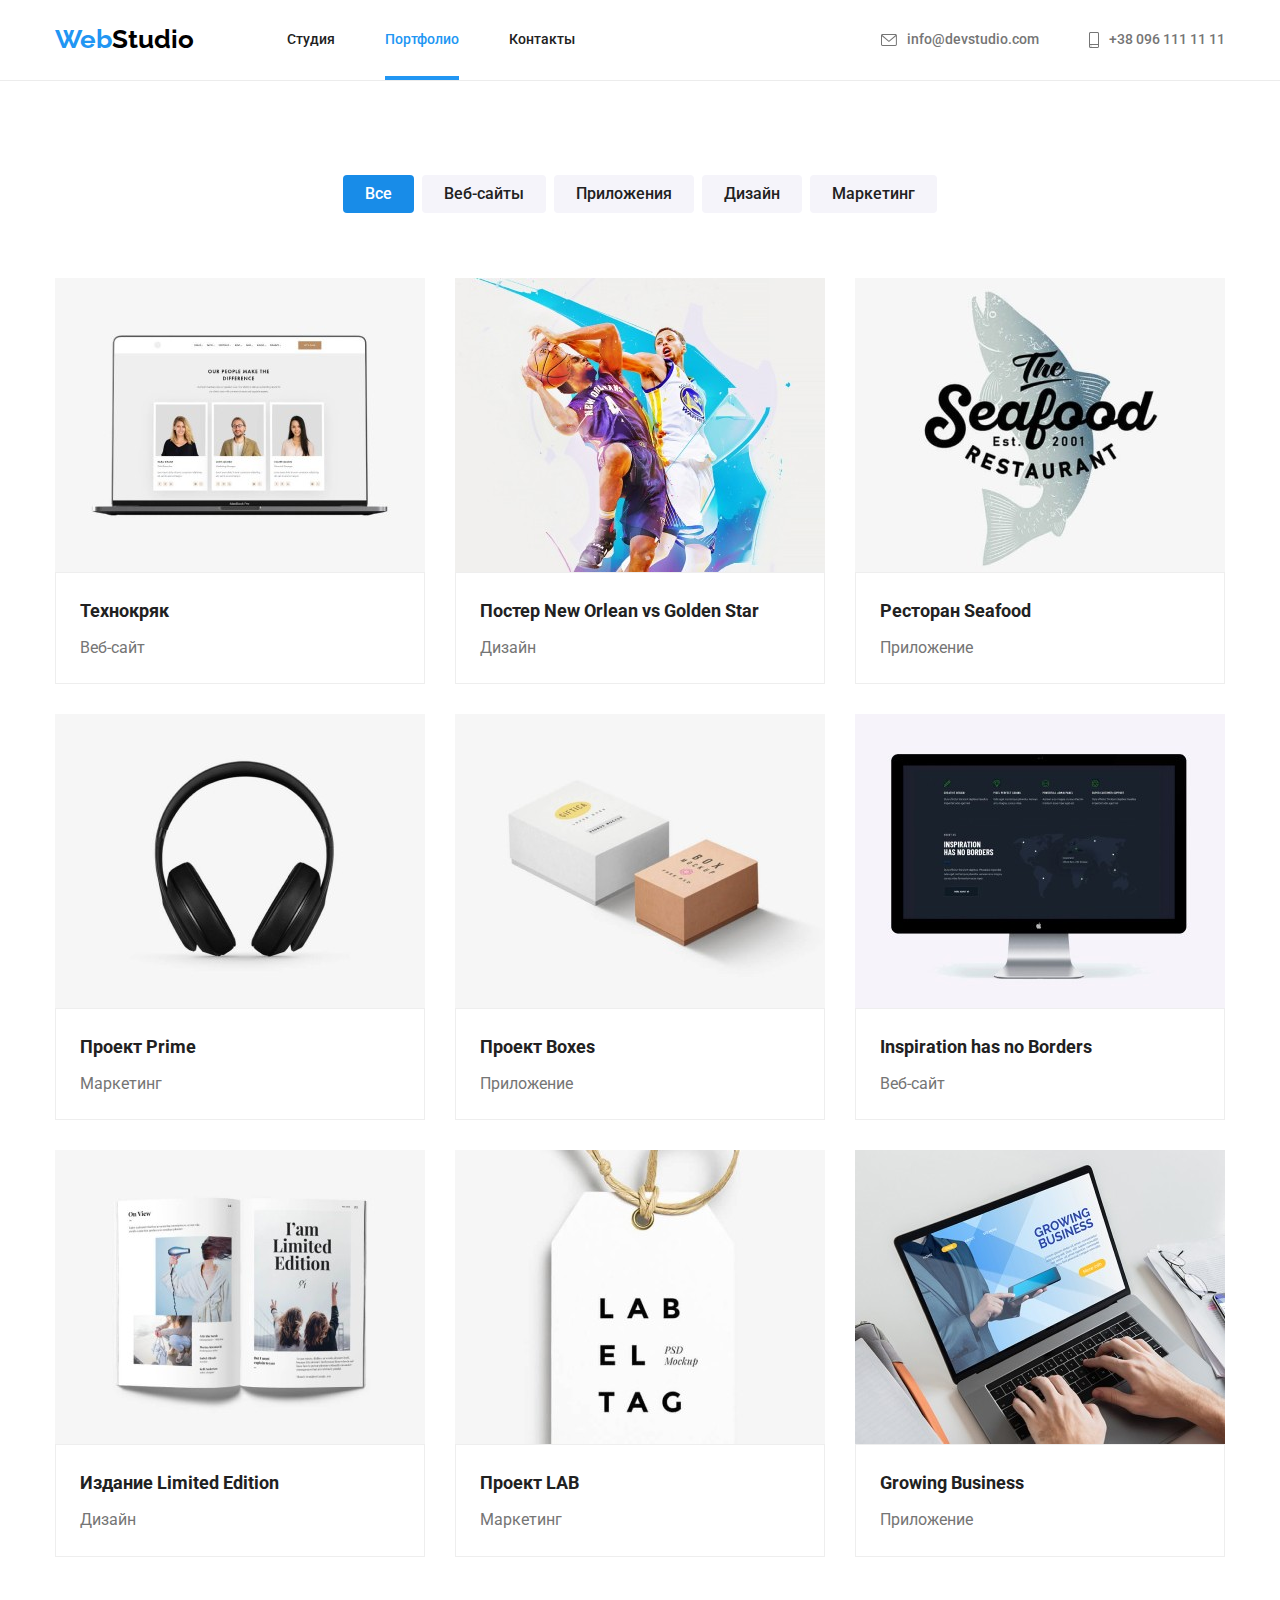
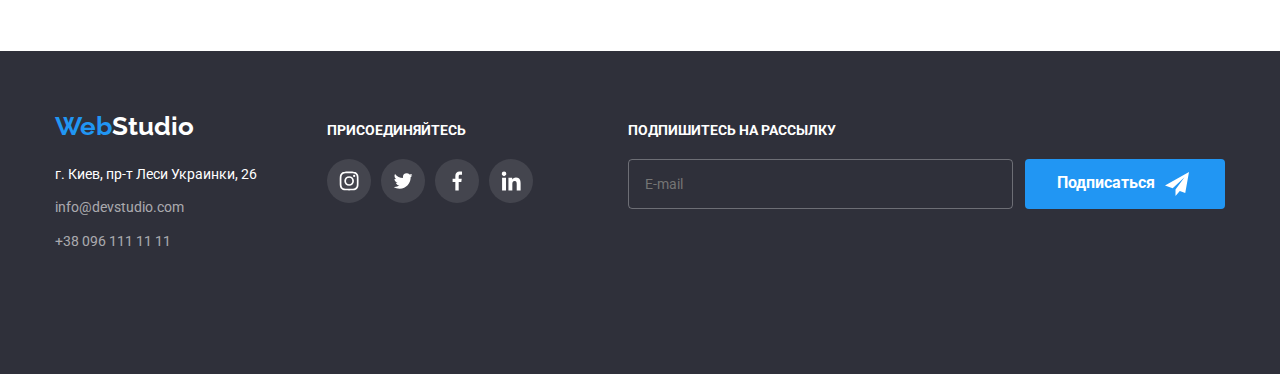
==== commit fb7ea9cd: "hw-8" ====
--- a/portfolio.html
+++ b/portfolio.html
@@ -62,6 +62,78 @@
             >
           </li>
         </ul>
+
+        <!-- Mobile menu -->
+
+        <div class="mobile-menu">
+          <button
+            class="menu-btn is-open"
+            type="button"
+            aria-expanded="false"
+            data-menu-button
+          >
+            <svg
+              class="menu-btn__svg"
+              width="40"
+              height="40"
+              aria-label="Переключатель мобильного меню"
+            >
+              <use class="menu__open" href="./imges/icons.svg#menu-icon"></use>
+              <use
+                class="menu__closed"
+                href="./imges/icons.svg#close-menu-icon"
+              ></use>
+            </svg>
+          </button>
+          <div class="menu-container is-open" data-menu>
+            <nav class="mob-nav">
+              <ul class="mob-nav__list list">
+                <li class="mob-nav__item">
+                  <a href="./index.html" class="mob-nav__link link current"
+                    >Студия</a
+                  >
+                </li>
+                <li class="mob-nav__item">
+                  <a href="./portfolio.html" class="mob-nav__link link"
+                    >Портфолио</a
+                  >
+                </li>
+                <li class="mob-nav__item">
+                  <a href="#" class="mob-nav__link link">Контакты</a>
+                </li>
+              </ul>
+            </nav>
+            <ul class="mob-contact list">
+              <li class="mob-contact__item">
+                <a href="tel:+380961111111" class="mob-contact__link link">
+                  +38 096 111 11 11</a
+                >
+              </li>
+              <li class="mob-contact__item">
+                <a
+                  href="mailto:info@devstudio.com"
+                  class="mob-contact__link link"
+                >
+                  info@devstudio.com</a
+                >
+              </li>
+            </ul>
+            <ul class="mob-social list">
+              <li class="mob-social__item">
+                <a href="" class="mob-social__link link">Instagram</a>
+              </li>
+              <li class="mob-social__item">
+                <a href="" class="mob-social__link link">Twitter</a>
+              </li>
+              <li class="mob-social__item">
+                <a href="" class="mob-social__link link">Facebook</a>
+              </li>
+              <li class="mob-social__item">
+                <a href="" class="mob-social__link link">Linkedin</a>
+              </li>
+            </ul>
+          </div>
+        </div>
       </div>
     </header>
     <!--main-->
@@ -91,12 +163,40 @@
             <li class="grid__item">
               <article class="card">
                 <div class="card__thumb">
-                  <img
-                    src="./imges/portfolio/img-1.jpg"
-                    alt="Ноутбук"
-                    width="370"
-                    height="294"
-                  />
+                  <picture>
+                    <source
+                      media="(min-width: 1200px)"
+                      srcset="
+                        ./imges/portfolio/img-1-sm.jpg    1x,
+                        ./imges/portfolio/img-1-sm@2x.jpg 2x
+                      "
+                      type="image/jpg"
+                    />
+
+                    <source
+                      media="(min-width: 768px)"
+                      srcset="
+                        ./imges/portfolio/img-1-md.jpg    1x,
+                        ./imges/portfolio/img-1-md@2x.jpg 2x
+                      "
+                      type="image/jpg"
+                    />
+
+                    <source
+                      media="(max-width: 767px)"
+                      srcset="
+                        ./imges/portfolio/img-1-lg.jpg    1x,
+                        ./imges/portfolio/img-1-lg@2x.jpg 2x
+                      "
+                      type="image/jpg"
+                    />
+                    <img
+                      src="./imges/portfolio/img-1-sm.jpg"
+                      alt="Ноутбук"
+                      width="450"
+                      height="294"
+                    />
+                  </picture>
                   <p class="thumb__txt">
                     Ресурс предлагает комплексные предложения с разным уровнем
                     функционала и сервисов. Все это позволит посетителю получить
@@ -112,12 +212,40 @@
             <li class="grid__item">
               <article class="card">
                 <div class="card__thumb">
-                  <img
-                    src="./imges/portfolio/img-2.jpg"
-                    alt="Игроки"
-                    width="370"
-                    height="294"
-                  />
+                  <picture>
+                    <source
+                      media="(min-width: 1200px)"
+                      srcset="
+                        ./imges/portfolio/img-2-sm.jpg    1x,
+                        ./imges/portfolio/img-2-sm@2x.jpg 2x
+                      "
+                      type="image/jpg"
+                    />
+
+                    <source
+                      media="(min-width: 768px)"
+                      srcset="
+                        ./imges/portfolio/img-2-md.jpg    1x,
+                        ./imges/portfolio/img-2-md@2x.jpg 2x
+                      "
+                      type="image/jpg"
+                    />
+
+                    <source
+                      media="(max-width: 767px)"
+                      srcset="
+                        ./imges/portfolio/img-2-lg.jpg    1x,
+                        ./imges/portfolio/img-2-lg@2x.jpg 2x
+                      "
+                      type="image/jpg"
+                    />
+                    <img
+                      src="./imges/portfolio/img-2-sm.jpg"
+                      alt="Игроки"
+                      width="450"
+                      height="294"
+                    />
+                  </picture>
                   <p class="thumb__txt">
                     Ресурс предлагает комплексные предложения с разным уровнем
                     функционала и сервисов. Все это позволит посетителю получить
@@ -135,12 +263,40 @@
             <li class="grid__item">
               <article class="card">
                 <div class="card__thumb">
-                  <img
-                    src="./imges/portfolio/img-3.jpg"
-                    alt="Ресторан Seafood"
-                    width="370"
-                    height="294"
-                  />
+                  <picture>
+                    <source
+                      media="(min-width: 1200px)"
+                      srcset="
+                        ./imges/portfolio/img-3-sm.jpg    1x,
+                        ./imges/portfolio/img-3-sm@2x.jpg 2x
+                      "
+                      type="image/jpg"
+                    />
+
+                    <source
+                      media="(min-width: 768px)"
+                      srcset="
+                        ./imges/portfolio/img-3-md.jpg    1x,
+                        ./imges/portfolio/img-3-md@2x.jpg 2x
+                      "
+                      type="image/jpg"
+                    />
+
+                    <source
+                      media="(max-width: 767px)"
+                      srcset="
+                        ./imges/portfolio/img-3-lg.jpg    1x,
+                        ./imges/portfolio/img-3-lg@2x.jpg 2x
+                      "
+                      type="image/jpg"
+                    />
+                    <img
+                      src="./imges/portfolio/img-3-sm.jpg"
+                      alt="Ноутбук"
+                      width="450"
+                      height="294"
+                    />
+                  </picture>
                   <p class="thumb__txt">
                     Ресурс предлагает комплексные предложения с разным уровнем
                     функционала и сервисов. Все это позволит посетителю получить
@@ -158,12 +314,40 @@
             <li class="grid__item">
               <article class="card">
                 <div class="card__thumb">
-                  <img
-                    src="./imges/portfolio/img-4.jpg"
-                    alt="Наушники"
-                    width="370"
-                    height="294"
-                  />
+                  <picture>
+                    <source
+                      media="(min-width: 1200px)"
+                      srcset="
+                        ./imges/portfolio/img-4-sm.jpg    1x,
+                        ./imges/portfolio/img-4-sm@2x.jpg 2x
+                      "
+                      type="image/jpg"
+                    />
+
+                    <source
+                      media="(min-width: 768px)"
+                      srcset="
+                        ./imges/portfolio/img-4-md.jpg    1x,
+                        ./imges/portfolio/img-4-md@2x.jpg 2x
+                      "
+                      type="image/jpg"
+                    />
+
+                    <source
+                      media="(max-width: 767px)"
+                      srcset="
+                        ./imges/portfolio/img-4-lg.jpg    1x,
+                        ./imges/portfolio/img-4-lg@2x.jpg 2x
+                      "
+                      type="image/jpg"
+                    />
+                    <img
+                      src="./imges/portfolio/img-4-sm.jpg"
+                      alt="Ноутбук"
+                      width="450"
+                      height="294"
+                    />
+                  </picture>
                   <p class="thumb__txt">
                     Ресурс предлагает комплексные предложения с разным уровнем
                     функционала и сервисов. Все это позволит посетителю получить
@@ -181,12 +365,40 @@
             <li class="grid__item">
               <article class="card">
                 <div class="card__thumb">
-                  <img
-                    src="./imges/portfolio/img-5.jpg"
-                    alt="Две коробочки"
-                    width="370"
-                    height="294"
-                  />
+                  <picture>
+                    <source
+                      media="(min-width: 1200px)"
+                      srcset="
+                        ./imges/portfolio/img-5-sm.jpg    1x,
+                        ./imges/portfolio/img-5-sm@2x.jpg 2x
+                      "
+                      type="image/jpg"
+                    />
+
+                    <source
+                      media="(min-width: 768px)"
+                      srcset="
+                        ./imges/portfolio/img-5-md.jpg    1x,
+                        ./imges/portfolio/img-5-md@2x.jpg 2x
+                      "
+                      type="image/jpg"
+                    />
+
+                    <source
+                      media="(max-width: 767px)"
+                      srcset="
+                        ./imges/portfolio/img-5-lg.jpg    1x,
+                        ./imges/portfolio/img-5-lg@2x.jpg 2x
+                      "
+                      type="image/jpg"
+                    />
+                    <img
+                      src="./imges/portfolio/img-5-sm.jpg"
+                      alt="Ноутбук"
+                      width="450"
+                      height="294"
+                    />
+                  </picture>
                   <p class="thumb__txt">
                     Ресурс предлагает комплексные предложения с разным уровнем
                     функционала и сервисов. Все это позволит посетителю получить
@@ -204,12 +416,40 @@
             <li class="grid__item">
               <article class="card">
                 <div class="card__thumb">
-                  <img
-                    src="./imges/portfolio/img-6.jpg"
-                    alt="Монитор"
-                    width="370"
-                    height="294"
-                  />
+                  <picture>
+                    <source
+                      media="(min-width: 1200px)"
+                      srcset="
+                        ./imges/portfolio/img-6-sm.jpg    1x,
+                        ./imges/portfolio/img-6-sm@2x.jpg 2x
+                      "
+                      type="image/jpg"
+                    />
+
+                    <source
+                      media="(min-width: 768px)"
+                      srcset="
+                        ./imges/portfolio/img-6-md.jpg    1x,
+                        ./imges/portfolio/img-6-md@2x.jpg 2x
+                      "
+                      type="image/jpg"
+                    />
+
+                    <source
+                      media="(max-width: 767px)"
+                      srcset="
+                        ./imges/portfolio/img-6-lg.jpg    1x,
+                        ./imges/portfolio/img-6-lg@2x.jpg 2x
+                      "
+                      type="image/jpg"
+                    />
+                    <img
+                      src="./imges/portfolio/img-6-sm.jpg"
+                      alt="Ноутбук"
+                      width="450"
+                      height="294"
+                    />
+                  </picture>
                   <p class="thumb__txt">
                     Ресурс предлагает комплексные предложения с разным уровнем
                     функционала и сервисов. Все это позволит посетителю получить
@@ -227,12 +467,40 @@
             <li class="grid__item">
               <article class="card">
                 <div class="card__thumb">
-                  <img
-                    src="./imges/portfolio/img-7.jpg"
-                    alt="Раскрытая книга"
-                    width="370"
-                    height="294"
-                  />
+                  <picture>
+                    <source
+                      media="(min-width: 1200px)"
+                      srcset="
+                        ./imges/portfolio/img-7-sm.jpg    1x,
+                        ./imges/portfolio/img-7-sm@2x.jpg 2x
+                      "
+                      type="image/jpg"
+                    />
+
+                    <source
+                      media="(min-width: 768px)"
+                      srcset="
+                        ./imges/portfolio/img-7-md.jpg    1x,
+                        ./imges/portfolio/img-7-md@2x.jpg 2x
+                      "
+                      type="image/jpg"
+                    />
+
+                    <source
+                      media="(max-width: 767px)"
+                      srcset="
+                        ./imges/portfolio/img-7-lg.jpg    1x,
+                        ./imges/portfolio/img-7-lg@2x.jpg 2x
+                      "
+                      type="image/jpg"
+                    />
+                    <img
+                      src="./imges/portfolio/img-7-sm.jpg"
+                      alt="Ноутбук"
+                      width="450"
+                      height="294"
+                    />
+                  </picture>
                   <p class="thumb__txt">
                     Ресурс предлагает комплексные предложения с разным уровнем
                     функционала и сервисов. Все это позволит посетителю получить
@@ -250,12 +518,40 @@
             <li class="grid__item">
               <article class="card">
                 <div class="card__thumb">
-                  <img
-                    src="./imges/portfolio/img-8.jpg"
-                    alt="Бирка"
-                    width="370"
-                    height="294"
-                  />
+                  <picture>
+                    <source
+                      media="(min-width: 1200px)"
+                      srcset="
+                        ./imges/portfolio/img-8-sm.jpg    1x,
+                        ./imges/portfolio/img-8-sm@2x.jpg 2x
+                      "
+                      type="image/jpg"
+                    />
+
+                    <source
+                      media="(min-width: 768px)"
+                      srcset="
+                        ./imges/portfolio/img-8-md.jpg    1x,
+                        ./imges/portfolio/img-8-md@2x.jpg 2x
+                      "
+                      type="image/jpg"
+                    />
+
+                    <source
+                      media="(max-width: 767px)"
+                      srcset="
+                        ./imges/portfolio/img-8-lg.jpg    1x,
+                        ./imges/portfolio/img-8-lg@2x.jpg 2x
+                      "
+                      type="image/jpg"
+                    />
+                    <img
+                      src="./imges/portfolio/img-8-sm.jpg"
+                      alt="Ноутбук"
+                      width="450"
+                      height="294"
+                    />
+                  </picture>
                   <p class="thumb__txt">
                     Ресурс предлагает комплексные предложения с разным уровнем
                     функционала и сервисов. Все это позволит посетителю получить
@@ -271,12 +567,40 @@
             <li class="grid__item">
               <article class="card">
                 <div class="card__thumb">
-                  <img
-                    src="./imges/portfolio/img-9.jpg"
-                    alt="Ноутбук"
-                    width="370"
-                    height="294"
-                  />
+                  <picture>
+                    <source
+                      media="(min-width: 1200px)"
+                      srcset="
+                        ./imges/portfolio/img-9-sm.jpg    1x,
+                        ./imges/portfolio/img-9-sm@2x.jpg 2x
+                      "
+                      type="image/jpg"
+                    />
+
+                    <source
+                      media="(min-width: 768px)"
+                      srcset="
+                        ./imges/portfolio/img-9-md.jpg    1x,
+                        ./imges/portfolio/img-9-md@2x.jpg 2x
+                      "
+                      type="image/jpg"
+                    />
+
+                    <source
+                      media="(max-width: 767px)"
+                      srcset="
+                        ./imges/portfolio/img-9-lg.jpg    1x,
+                        ./imges/portfolio/img-9-lg@2x.jpg 2x
+                      "
+                      type="image/jpg"
+                    />
+                    <img
+                      src="./imges/portfolio/img-9-sm.jpg"
+                      alt="Ноутбук"
+                      width="450"
+                      height="294"
+                    />
+                  </picture>
                   <p class="thumb__txt">
                     Ресурс предлагает комплексные предложения с разным уровнем
                     функционала и сервисов. Все это позволит посетителю получить
@@ -380,5 +704,6 @@
         </div>
       </div>
     </footer>
+    <script src="./js/mobile-menu.js"></script>
   </body>
 </html>
--- a/css/main.min.css
+++ b/css/main.min.css
@@ -1 +1 @@
-:root{--bcg-dark: #2F303A;--bcg-light: #F5F4FA;--titl-cl: #212121;--txt-cl: #757575;--accent: #2196F3;--primery-cl: #FFFFFF;--accent-second: #000000;--btn-hover: #188CE8;--icon-cl: #AFB1B8;--gr-cl: rgba(47, 48, 58, 0.4);--modal-br-cl: rgba(33, 33, 33, 0.2);--item: 3;--card-gap: 30px}.grid{display:-webkit-box;display:-ms-flexbox;display:flex;-ms-flex-wrap:wrap;flex-wrap:wrap;gap:var(--card-gap)}.grid__item{-ms-flex-preferred-size:calc((100% - ((var(--item)) - 1)*var(--card-gap))/var(--item));flex-basis:calc((100% - ((var(--item)) - 1)*var(--card-gap))/var(--item));background-color:var(--primery-cl)}.visually-hidden{position:absolute;white-space:nowrap;width:1px;height:1px;overflow:hidden;border:0;padding:0;clip:rect(0 0 0 0);-webkit-clip-path:inset(50%);clip-path:inset(50%);margin:-1px}.link{text-decoration:none}.list{list-style:none;padding-left:0}h1,h2,h3,p,ul{margin:0}.no-scroll{overflow:hidden}img{display:block;max-width:100%;height:auto}.container{width:480px;margin:0 auto;padding-left:15px;padding-right:15px}@media screen and (min-width: 768px){.container{width:768px}}@media screen and (min-width: 1200px){.container{width:1200px}}.section{padding-top:60px;padding-bottom:60px}@media screen and (min-width: 1200px){.section{padding-top:94px;padding-bottom:94px}}body{font-family:Roboto,sans-serif;font-weight:400;font-size:14px;line-height:1.7;color:var(--txt-cl)}.btn{display:block;color:var(--primery-cl);background-color:var(--accent);font-weight:700;font-size:16px;line-height:1.9;width:200px;height:50px;margin-left:auto;margin-right:auto;padding:10px 32px;border-radius:4px;border:none;-webkit-transition-property:background-color;transition-property:background-color;-webkit-transition-duration:250ms;transition-duration:250ms;-webkit-transition-timing-function:cubic-bezier(0.4, 0, 0.2, 1);transition-timing-function:cubic-bezier(0.4, 0, 0.2, 1)}.btn:hover,.btn:focus{background-color:var(--btn-hover);cursor:pointer}.btn__icon{width:24px;height:24px;fill:var(--primery-cl)}.btn__sbmt{margin:30px auto;padding:10px 55px}.btn__subscribe{display:-webkit-box;display:-ms-flexbox;display:flex;-webkit-box-align:center;-ms-flex-align:center;align-items:center;gap:10px}.backdrop{position:fixed;top:0;left:0;width:100%;height:100%;background-color:rgba(0,0,0,.1);opacity:1;-webkit-transition-property:opacity,visibility;transition-property:opacity,visibility;-webkit-transition-duration:250ms;transition-duration:250ms;-webkit-transition-timing-function:cubic-bezier(0.4, 0, 0.2, 1);transition-timing-function:cubic-bezier(0.4, 0, 0.2, 1)}.backdrop.is-hidden{opacity:0;visibility:hidden;pointer-events:none}.modal{position:absolute;top:50%;left:50%;-webkit-transform:translate(-50%, -50%);transform:translate(-50%, -50%);width:528px;height:581px;padding:40px;background-color:var(--primery-cl);-webkit-box-shadow:0px 4px 4px rgba(0,0,0,.25);box-shadow:0px 4px 4px rgba(0,0,0,.25);border-radius:4px}.modal__title{margin-bottom:30px;font-weight:700;font-size:20px;line-height:1.15;text-align:center;letter-spacing:.03em;color:var(--titl-cl)}.icon-close-btn{position:absolute;top:0;right:0;width:30px;height:30px;margin:8px;display:-webkit-box;display:-ms-flexbox;display:flex;-webkit-box-pack:center;-ms-flex-pack:center;justify-content:center;-webkit-box-align:center;-ms-flex-align:center;align-items:center;padding:0;fill:#000;background-color:var(--primery-cl);border-radius:50%;border:1px solid rgba(0,0,0,.1);-webkit-transition-property:fill;transition-property:fill;-webkit-transition-duration:250ms;transition-duration:250ms;-webkit-transition-timing-function:cubic-bezier(0.4, 0, 0.2, 1);transition-timing-function:cubic-bezier(0.4, 0, 0.2, 1)}.icon-close-btn:hover>.icon-close,.icon-close-btn:focus>.icon-close{fill:var(--btn-hover);cursor:pointer}.modal-form{position:relative}.form{position:relative;width:100%;height:40px}.form__lbl{position:absolute;top:-20px;left:0;z-index:1;font-size:12px}.list__form:not(last-child){margin-bottom:28px}.form__inp{width:100%;height:100%;padding-left:42px;border:1px solid var(--modal-br-cl);border-radius:4px;-webkit-transition-property:border;transition-property:border;-webkit-transition-duration:250ms;transition-duration:250ms;-webkit-transition-timing-function:cubic-bezier(0.4, 0, 0.2, 1);transition-timing-function:cubic-bezier(0.4, 0, 0.2, 1)}.form__inp:not(:-moz-placeholder-shown){border-color:var(--btn-hover);outline:rgba(0,0,0,0)}.form__inp:not(:-ms-input-placeholder){border-color:var(--btn-hover);outline:rgba(0,0,0,0)}.form__inp:hover,.form__inp:focus,.form__inp:not(:placeholder-shown){border-color:var(--btn-hover);outline:rgba(0,0,0,0)}.form__inp:hover+.form__input-icon,.form__inp:focus+.form__input-icon{fill:var(--btn-hover)}.form__input-icon{position:absolute;z-index:2;top:50%;left:12px;-webkit-transform:translateY(-50%);transform:translateY(-50%);width:18px;height:18px;-webkit-transition-property:fill;transition-property:fill;-webkit-transition-duration:250ms;transition-duration:250ms;-webkit-transition-timing-function:cubic-bezier(0.4, 0, 0.2, 1);transition-timing-function:cubic-bezier(0.4, 0, 0.2, 1)}.form.textarea{height:120px}.form__inp.textarea{height:100%;resize:none;padding:12px 16px}.agreement{margin-top:20px;height:24px;display:-webkit-box;display:-ms-flexbox;display:flex;-webkit-box-pack:center;-ms-flex-pack:center;justify-content:center;-webkit-box-align:center;-ms-flex-align:center;align-items:center;gap:5px}.agreement__txt{Font-size:14px;Line-height:1.7}.agreement__custom-check{display:-webkit-inline-box;display:-ms-inline-flexbox;display:inline-flex;-webkit-box-pack:center;-ms-flex-pack:center;justify-content:center;-webkit-box-align:center;-ms-flex-align:center;align-items:center;width:16px;height:15px;background-color:rgba(0,0,0,0);border:2px solid var(--titl-cl);border-radius:2px;-webkit-transition-property:border-color;transition-property:border-color;-webkit-transition-duration:250ms;transition-duration:250ms;-webkit-transition-timing-function:cubic-bezier(0.4, 0, 0.2, 1);transition-timing-function:cubic-bezier(0.4, 0, 0.2, 1)}.icon-check{fill:var(--primery-cl)}.agreement__inp:checked+.agreement__custom-check{background-color:var(--btn-hover);border:none}.agreement__inp:hover+.agreement__custom-check,.agreement__inp:focus+.agreement__custom-check{border-color:var(--btn-hover)}.agreement__link{color:var(--accent)}.logotype{font-family:"Raleway";font-style:normal;font-weight:700;font-size:24px;line-height:1.16;text-align:center;margin-right:88px}@media screen and (min-width: 1200px){.logotype{font-weight:700;font-size:26px;line-height:1.2;margin-right:93px;text-align:left}}.logotype__logo{color:var(--accent)}.logotype__type{color:var(--accent-second)}.nav__list,.contact{font-weight:500;font-size:14px;line-height:1.14;display:-webkit-box;display:-ms-flexbox;display:flex;margin-top:0;margin-bottom:0}@media screen and (max-width: 767px){.nav__list,.contact{display:none}}.nav__item:not(:last-child){margin-right:50px}.nav__item{position:relative;padding-top:32px;padding-bottom:32px}.nav__link{display:block;color:var(--titl-cl);-webkit-transition-property:color;transition-property:color;-webkit-transition-duration:250ms;transition-duration:250ms;-webkit-transition-timing-function:cubic-bezier(0.4, 0, 0.2, 1);transition-timing-function:cubic-bezier(0.4, 0, 0.2, 1)}.nav__link.current,.nav__link:hover,.nav__link:focus{color:var(--accent);cursor:pointer}.nav__link::after{content:"";display:none;width:100%;height:4px;position:absolute;bottom:0;background-color:var(--accent)}.current.nav__link::after{display:block}.contact{margin-left:auto}@media screen and (min-width: 768px)and (max-width: 1199px){.contact{display:block}}@media screen and (min-width: 1200px){.contact__item{padding-top:32px;padding-bottom:32px}}.contact__item:focus,.contact__item:hover{color:var(--accent);cursor:pointer}.contact__item:last-child{margin-top:10px}@media screen and (min-width: 1200px){.contact__item:last-child{margin-top:0;margin-left:50px}}.contact__link{display:-webkit-box;display:-ms-flexbox;display:flex;-webkit-box-align:center;-ms-flex-align:center;align-items:center;color:inherit;-webkit-transition-property:color;transition-property:color;-webkit-transition-duration:250ms;transition-duration:250ms;-webkit-transition-timing-function:cubic-bezier(0.4, 0, 0.2, 1);transition-timing-function:cubic-bezier(0.4, 0, 0.2, 1);-webkit-transition-property:fill;transition-property:fill;transition-duration:250ms;transition-timing-function:cubic-bezier(0.4, 0, 0.2, 1)}.envelope{width:16px;height:12px;margin-right:10px;fill:currentColor}.smartphone{width:10px;height:16px;margin-right:10px;fill:currentColor}.social{display:-webkit-box;display:-ms-flexbox;display:flex;-webkit-box-pack:center;-ms-flex-pack:center;justify-content:center}.social__item:not(:last-child){margin-right:10px}.social__icon{width:20px;height:20px}.social__link{display:-webkit-box;display:-ms-flexbox;display:flex;-webkit-box-pack:center;-ms-flex-pack:center;justify-content:center;-webkit-box-align:center;-ms-flex-align:center;align-items:center;width:44px;height:44px;border-radius:50%;fill:var(--icon-cl);-webkit-transition-property:background-color;transition-property:background-color;-webkit-transition-duration:250ms;transition-duration:250ms;-webkit-transition-timing-function:cubic-bezier(0.4, 0, 0.2, 1);transition-timing-function:cubic-bezier(0.4, 0, 0.2, 1)}.social__link:hover,.social__link:focus,.foot .social__link:hover,.foot .social__link:focus{background-color:var(--accent);fill:var(--primery-cl)}.subscribe{margin-left:auto}.subscribe__title{display:block;margin-bottom:20px;color:var(--primery-cl);font-weight:700;font-size:14px;line-height:1.14;text-transform:uppercase;text-align:center}@media screen and (min-width: 1200px){.subscribe__title{text-align:left;padding-top:12px}}.subscribe__list{text-align:center}@media screen and (min-width: 1200px){.subscribe__list{display:-webkit-box;display:-ms-flexbox;display:flex;-webkit-box-align:center;-ms-flex-align:center;align-items:center;gap:12px}}.subscribe__list--item{margin-bottom:20px}@media screen and (min-width: 1200px){.subscribe__list--item{margin-bottom:0}}.subscribe__mail{width:450px;height:50px;padding:12px 16px;border:1px solid rgba(255,255,255,.3);border-radius:4px;color:var(--primery-cl);background-color:rgba(0,0,0,0);-webkit-transition-property:border-color;transition-property:border-color;-webkit-transition-duration:250ms;transition-duration:250ms;-webkit-transition-timing-function:cubic-bezier(0.4, 0, 0.2, 1);transition-timing-function:cubic-bezier(0.4, 0, 0.2, 1)}@media screen and (min-width: 1200px){.subscribe__mail{width:385px}}.subscribe__mail:hover,.subscribe__mail:focus{border-color:var(--btn-hover);outline:rgba(0,0,0,0)}.menu-btn{border:0;padding:0;background-color:var(--primery-cl);position:absolute;top:10px;right:10px}@media screen and (min-width: 768px){.menu-btn{display:none}}.menu-btn:hover .menu-btn__svg,.menu-btn:focus .menu-btn__svg{fill:var(--accent)}.menu__open{width:24px;height:16px}.menu__closed{width:19px;height:19px}header{border-bottom:1px solid #ececec}header>.container{display:-webkit-box;display:-ms-flexbox;display:flex;-webkit-box-align:center;-ms-flex-align:center;align-items:center}.header{position:relative;height:60px}@media screen and (min-width: 768px){.header{height:80px}}.hat{padding-top:200px;padding-bottom:200px;text-align:center;max-width:1600px;margin-left:auto;margin-right:auto;background-color:var(--bcg-dark);background-image:-webkit-gradient(linear, left top, left bottom, from(var(--gr-cl)), to(var(--gr-cl))),url(../imges/hat/Img.jpg);background-image:linear-gradient(var(--gr-cl), var(--gr-cl)),url(../imges/hat/Img.jpg);background-position:center}.hat__title{color:var(--primery-cl);font-weight:900;font-size:26px;line-height:1.6;text-transform:uppercase;margin-bottom:30px}@media screen and (min-width: 1200px){.hat__title{font-weight:900;font-size:44px;line-height:1.36}}@media screen and (min-width: 480px){.peculiarities{--item: 1}}@media screen and (min-width: 768px){.peculiarities{--item: 2}}@media screen and (min-width: 1200px){.peculiarities{--item: 4}}.peculiarities__title{margin-bottom:10px;font-weight:700;font-size:14px;line-height:1.14;text-transform:uppercase;color:var(--titl-cl)}.peculiarities__icon-bg{display:-webkit-box;display:-ms-flexbox;display:flex;-webkit-box-align:center;-ms-flex-align:center;align-items:center;-webkit-box-pack:center;-ms-flex-pack:center;justify-content:center;height:120px;width:100%;margin-bottom:30px;background-color:var(--bcg-light);border-radius:4px}.peculiarities__icon{width:70px;height:70px}.doing{display:none;padding-bottom:94px}@media screen and (min-width: 1200px){.doing{display:block}}.doing__title{font-weight:700;font-size:36px;line-height:1.16;text-align:center;color:var(--titl-cl);margin-bottom:50px}.doing__item{position:relative}.doing__text{display:-webkit-box;display:-ms-flexbox;display:flex;-webkit-box-pack:center;-ms-flex-pack:center;justify-content:center;-webkit-box-align:center;-ms-flex-align:center;align-items:center;position:absolute;bottom:0;width:100%;height:70px;color:var(--primery-cl);font-weight:700;font-size:14px;line-height:1.1;letter-spacing:.03em;text-transform:uppercase;background-color:rgba(47,48,58,.8)}.team{background-color:var(--bcg-light)}@media screen and (min-width: 480px){.team{--item: 1}}@media screen and (min-width: 768px){.team{--item: 2}}@media screen and (min-width: 1200px){.team{--item: 4}}.team__title{font-weight:700;font-size:28px;line-height:1.14;text-align:center;color:var(--titl-cl);margin-bottom:30px}@media screen and (min-width: 1200px){.team__title{font-weight:700;font-size:36px;line-height:1.16;margin-bottom:50px}}.team .card{-webkit-box-shadow:0px 1px 3px rgba(0,0,0,.12),0px 1px 1px rgba(0,0,0,.14),0px 2px 1px rgba(0,0,0,.2);box-shadow:0px 1px 3px rgba(0,0,0,.12),0px 1px 1px rgba(0,0,0,.14),0px 2px 1px rgba(0,0,0,.2);border-radius:0px 0px 4px 4px}.card__content{text-align:center;padding-top:var(--card-gap);padding-bottom:var(--card-gap)}.card__title{font-weight:500;font-size:16px;line-height:1.2;color:var(--titl-cl)}.card__txt{font-weight:400;font-size:16px;line-height:1.2;margin-top:10px;margin-bottom:16px}@media screen and (min-width: 480px){.clients{--item: 2}}@media screen and (min-width: 768px){.clients{--item: 3}}@media screen and (min-width: 1200px){.clients{--item: 6}}.clients__title{font-weight:700;font-size:28px;line-height:1.14;margin-bottom:30px;text-align:center;color:var(--titl-cl)}@media screen and (min-width: 1200px){.clients__title{font-weight:700;font-size:36px;line-height:1.16;margin-bottom:50px}}.clients__icon{width:106px;height:60px;fill:currentColor}.clients__link{display:-webkit-box;display:-ms-flexbox;display:flex;-webkit-box-pack:center;-ms-flex-pack:center;justify-content:center;-webkit-box-align:center;-ms-flex-align:center;align-items:center;height:92px;color:var(--icon-cl);border:1px solid var(--icon-cl);border-radius:4px;-webkit-transition-property:сolor,border-color;transition-property:сolor,border-color;-webkit-transition-duration:250ms;transition-duration:250ms;-webkit-transition-timing-function:cubic-bezier(0.4, 0, 0.2, 1);transition-timing-function:cubic-bezier(0.4, 0, 0.2, 1)}.clients__link:hover,.clients__link:focus{color:var(--accent);border-color:var(--accent)}.foot{background-color:var(--bcg-dark);padding-top:60px;padding-bottom:60px}@media screen and (min-width: 768px)and (max-width: 1199px){.foot__container{position:relative}}@media screen and (min-width: 1200px){.foot__container{display:-webkit-box;display:-ms-flexbox;display:flex}}.foot__logotype{margin:0;padding-bottom:20px}.foot .logotype__type{color:var(--primery-cl)}.foot__adr,.foot__link{font-style:normal;font-weight:400;font-size:14px;line-height:24px}.foot__list{text-align:center;padding-bottom:60px}@media screen and (min-width: 1200px){.foot__list{text-align:left}}.foot__list>li:not(:last-child){margin-bottom:9px}.foot__adr{color:var(--primery-cl)}.foot__link{color:rgba(255,255,255,.6)}.foot__link:hover,.foot__link:focus{color:var(--accent);cursor:pointer}@media screen and (min-width: 768px)and (max-width: 1199px){.tablet-position{position:relative;top:0px;left:60px;width:230px}}.join{margin-bottom:60px}@media screen and (min-width: 768px)and (max-width: 1199px){.join{position:absolute;top:5px;right:89px}}@media screen and (min-width: 1200px){.join{padding-left:70px}}.join__title{display:block;margin-bottom:20px;font-weight:700;font-size:14px;line-height:1.14;text-transform:uppercase;text-align:center;color:var(--primery-cl)}@media screen and (min-width: 1200px){.join__title{padding-top:12px;text-align:left}}.foot .social__link{fill:var(--primery-cl);background-color:rgba(255,255,255,.1)}.filters{display:-webkit-box;display:-ms-flexbox;display:flex;-ms-flex-wrap:wrap;flex-wrap:wrap;-webkit-box-pack:left;-ms-flex-pack:left;justify-content:left;margin:0 auto;padding-bottom:16px}@media screen and (min-width: 768px){.filters{width:610px;-webkit-box-pack:center;-ms-flex-pack:center;justify-content:center}}.filters__item:not(:last-child){margin-right:8px}.filters__btn{font-weight:500;font-size:16px;line-height:1.6;color:var(--titl-cl);background-color:var(--bcg-light);border:none;border-radius:4px;padding:6px 22px;-webkit-transition-property:сolor,background-color,-webkit-box-shadow;transition-property:сolor,background-color,-webkit-box-shadow;transition-property:сolor,background-color,box-shadow;transition-property:сolor,background-color,box-shadow,-webkit-box-shadow;-webkit-transition-duration:250ms;transition-duration:250ms;-webkit-transition-timing-function:cubic-bezier(0.4, 0, 0.2, 1);transition-timing-function:cubic-bezier(0.4, 0, 0.2, 1)}.filters__btn.current,.filters__btn:hover,.filters__btn:focus{color:var(--primery-cl);background-color:var(--btn-hover)}.filters__btn:hover,.filters__btn:focus{-webkit-box-shadow:0px 3px 1px rgba(0,0,0,.1),0px 1px 2px rgba(0,0,0,.08),0px 2px 2px rgba(0,0,0,.12);box-shadow:0px 3px 1px rgba(0,0,0,.1),0px 1px 2px rgba(0,0,0,.08),0px 2px 2px rgba(0,0,0,.12);cursor:pointer}.galary{--item: 1;padding-top:34px}@media screen and (min-width: 768px){.galary{--item: 2}}@media screen and (min-width: 1200px){.galary{--item: 3}}.galary__card-content{padding:20px 24px;border:1px solid #eee}.galary__title{font-weight:700;font-size:18px;line-height:2;color:var(--titl-cl);margin:0}.galary__txt{font-weight:400;font-size:16px;line-height:1.9;margin-top:4px}.galary .card{-webkit-transition-property:-webkit-box-shadow;transition-property:-webkit-box-shadow;transition-property:box-shadow;transition-property:box-shadow, -webkit-box-shadow;-webkit-transition-duration:250ms;transition-duration:250ms;-webkit-transition-timing-function:cubic-bezier(0.4, 0, 0.2, 1);transition-timing-function:cubic-bezier(0.4, 0, 0.2, 1)}.card__thumb{position:relative;overflow:hidden}.thumb__txt{position:absolute;bottom:0;width:100%;height:100%;-webkit-transform:translateY(101%);transform:translateY(101%);display:inline-block;padding:63px 24px;text-align:center;font-size:18px;line-height:1.55;color:var(--primery-cl);background:rgba(33,150,243,.9);-webkit-transition-property:-webkit-transform;transition-property:-webkit-transform;transition-property:transform;transition-property:transform, -webkit-transform;-webkit-transition-duration:250ms;transition-duration:250ms;-webkit-transition-timing-function:cubic-bezier(0.4, 0, 0.2, 1);transition-timing-function:cubic-bezier(0.4, 0, 0.2, 1)}.galary .card:hover .thumb__txt,.galary .card:focus .thumb__txt{-webkit-transform:translateY(0);transform:translateY(0)}.galary .card:hover,.galary .card:focus{-webkit-box-shadow:0px 1px 1px rgba(0,0,0,.12),0px 4px 4px rgba(0,0,0,.06),1px 4px 6px rgba(0,0,0,.16);box-shadow:0px 1px 1px rgba(0,0,0,.12),0px 4px 4px rgba(0,0,0,.06),1px 4px 6px rgba(0,0,0,.16)}/*# sourceMappingURL=main.min.css.map */+:root{--bcg-dark: #2F303A;--bcg-light: #F5F4FA;--titl-cl: #212121;--txt-cl: #757575;--accent: #2196F3;--primery-cl: #FFFFFF;--accent-second: #000000;--btn-hover: #188CE8;--icon-cl: #AFB1B8;--gr-cl: rgba(47, 48, 58, 0.4);--modal-br-cl: rgba(33, 33, 33, 0.2);--item: 3;--card-gap: 30px}.grid{display:-webkit-box;display:-ms-flexbox;display:flex;-ms-flex-wrap:wrap;flex-wrap:wrap;gap:var(--card-gap)}.grid__item{-ms-flex-preferred-size:calc((100% - ((var(--item)) - 1)*var(--card-gap))/var(--item));flex-basis:calc((100% - ((var(--item)) - 1)*var(--card-gap))/var(--item));background-color:var(--primery-cl)}.visually-hidden{position:absolute;white-space:nowrap;width:1px;height:1px;overflow:hidden;border:0;padding:0;clip:rect(0 0 0 0);-webkit-clip-path:inset(50%);clip-path:inset(50%);margin:-1px}.link{text-decoration:none}.list{list-style:none;padding-left:0}h1,h2,h3,p,ul{margin:0}.no-scroll{overflow:hidden}img{display:block;max-width:100%;height:auto}.container{max-width:100%;margin:0 auto;padding-left:15px;padding-right:15px}@media screen and (min-width: 768px){.container{width:768px}}@media screen and (min-width: 1200px){.container{width:1200px}}.section{padding-top:60px;padding-bottom:60px}@media screen and (min-width: 1200px){.section{padding-top:94px;padding-bottom:94px}}body{font-family:Roboto,sans-serif;font-weight:400;font-size:14px;line-height:1.7;color:var(--txt-cl)}.btn{display:block;color:var(--primery-cl);background-color:var(--accent);font-weight:700;font-size:16px;line-height:1.9;width:200px;height:50px;margin-left:auto;margin-right:auto;padding:10px 32px;border-radius:4px;border:none;-webkit-transition-property:background-color;transition-property:background-color;-webkit-transition-duration:250ms;transition-duration:250ms;-webkit-transition-timing-function:cubic-bezier(0.4, 0, 0.2, 1);transition-timing-function:cubic-bezier(0.4, 0, 0.2, 1)}.btn:hover,.btn:focus{background-color:var(--btn-hover);cursor:pointer}.btn__icon{width:24px;height:24px;fill:var(--primery-cl)}.btn__sbmt{margin:30px auto;padding:10px 55px}.btn__subscribe{display:-webkit-box;display:-ms-flexbox;display:flex;-webkit-box-align:center;-ms-flex-align:center;align-items:center;gap:10px}.backdrop{position:fixed;top:0;left:0;width:100%;height:100%;background-color:rgba(0,0,0,.1);opacity:1;-webkit-transition-property:opacity,visibility;transition-property:opacity,visibility;-webkit-transition-duration:250ms;transition-duration:250ms;-webkit-transition-timing-function:cubic-bezier(0.4, 0, 0.2, 1);transition-timing-function:cubic-bezier(0.4, 0, 0.2, 1)}.backdrop.is-hidden{opacity:0;visibility:hidden;pointer-events:none}.modal{position:absolute;top:50%;left:50%;-webkit-transform:translate(-50%, -50%);transform:translate(-50%, -50%);padding:40px;background-color:var(--primery-cl);-webkit-box-shadow:0px 4px 4px rgba(0,0,0,.25);box-shadow:0px 4px 4px rgba(0,0,0,.25);border-radius:4px}@media screen and (min-width: 480px){.modal{width:450px;height:610px}}@media screen and (min-width: 1200px){.modal{width:528px;height:581px}}.modal__title{margin-bottom:30px;font-weight:700;font-size:20px;line-height:1.5;text-align:center;letter-spacing:.03em;color:var(--titl-cl)}@media screen and (min-width: 1200px){.modal__title{line-height:1.15}}.icon-close-btn{position:absolute;top:0;right:0;width:30px;height:30px;margin:8px;display:-webkit-box;display:-ms-flexbox;display:flex;-webkit-box-pack:center;-ms-flex-pack:center;justify-content:center;-webkit-box-align:center;-ms-flex-align:center;align-items:center;padding:0;fill:#000;background-color:var(--primery-cl);border-radius:50%;border:1px solid rgba(0,0,0,.1);-webkit-transition-property:fill;transition-property:fill;-webkit-transition-duration:250ms;transition-duration:250ms;-webkit-transition-timing-function:cubic-bezier(0.4, 0, 0.2, 1);transition-timing-function:cubic-bezier(0.4, 0, 0.2, 1)}.icon-close-btn:hover>.icon-close,.icon-close-btn:focus>.icon-close{fill:var(--btn-hover);cursor:pointer}.modal-form{position:relative}.form{position:relative;width:100%;height:40px}.form__lbl{position:absolute;top:-20px;left:0;z-index:1;font-size:12px}.list__form:not(last-child){margin-bottom:28px}.form__inp{width:100%;height:100%;padding-left:42px;border:1px solid var(--modal-br-cl);border-radius:4px;-webkit-transition-property:border;transition-property:border;-webkit-transition-duration:250ms;transition-duration:250ms;-webkit-transition-timing-function:cubic-bezier(0.4, 0, 0.2, 1);transition-timing-function:cubic-bezier(0.4, 0, 0.2, 1)}.form__inp:not(:-moz-placeholder-shown){border-color:var(--btn-hover);outline:rgba(0,0,0,0)}.form__inp:not(:-ms-input-placeholder){border-color:var(--btn-hover);outline:rgba(0,0,0,0)}.form__inp:hover,.form__inp:focus,.form__inp:not(:placeholder-shown){border-color:var(--btn-hover);outline:rgba(0,0,0,0)}.form__inp:hover+.form__input-icon,.form__inp:focus+.form__input-icon{fill:var(--btn-hover)}.form__input-icon{position:absolute;z-index:2;top:50%;left:12px;-webkit-transform:translateY(-50%);transform:translateY(-50%);width:18px;height:18px;-webkit-transition-property:fill;transition-property:fill;-webkit-transition-duration:250ms;transition-duration:250ms;-webkit-transition-timing-function:cubic-bezier(0.4, 0, 0.2, 1);transition-timing-function:cubic-bezier(0.4, 0, 0.2, 1)}.form.textarea{height:120px}.form__inp.textarea{height:100%;resize:none;padding:12px 16px}.agreement{margin-top:20px;height:24px;display:-webkit-box;display:-ms-flexbox;display:flex;-webkit-box-pack:center;-ms-flex-pack:center;justify-content:center;-webkit-box-align:center;-ms-flex-align:center;align-items:center;gap:5px}.agreement__txt{font-weight:400;font-size:12px;line-height:1.1}@media screen and (min-width: 1200px){.agreement__txt{font-weight:400;font-size:14px;line-height:1.7}}.agreement__custom-check{display:-webkit-inline-box;display:-ms-inline-flexbox;display:inline-flex;-webkit-box-pack:center;-ms-flex-pack:center;justify-content:center;-webkit-box-align:center;-ms-flex-align:center;align-items:center;width:16px;height:15px;background-color:rgba(0,0,0,0);border:2px solid var(--titl-cl);border-radius:2px;-webkit-transition-property:border-color;transition-property:border-color;-webkit-transition-duration:250ms;transition-duration:250ms;-webkit-transition-timing-function:cubic-bezier(0.4, 0, 0.2, 1);transition-timing-function:cubic-bezier(0.4, 0, 0.2, 1)}.icon-check{fill:var(--primery-cl)}.agreement__inp:checked+.agreement__custom-check{background-color:var(--btn-hover);border:none}.agreement__inp:hover+.agreement__custom-check,.agreement__inp:focus+.agreement__custom-check{border-color:var(--btn-hover)}.agreement__link{color:var(--accent)}.logotype{font-family:"Raleway";font-style:normal;font-weight:700;font-size:24px;line-height:1.16;text-align:center;margin-right:88px}@media screen and (min-width: 1200px){.logotype{font-weight:700;font-size:26px;line-height:1.2;margin-right:93px;text-align:left}}.logotype__logo{color:var(--accent)}.logotype__type{color:var(--accent-second)}.nav__list,.contact{font-weight:500;font-size:14px;line-height:1.14;display:-webkit-box;display:-ms-flexbox;display:flex;margin-top:0;margin-bottom:0}@media screen and (max-width: 767px){.nav__list,.contact{display:none}}.nav__item:not(:last-child){margin-right:50px}.nav__item{position:relative;padding-top:32px;padding-bottom:32px}.nav__link{display:block;color:var(--titl-cl);-webkit-transition-property:color;transition-property:color;-webkit-transition-duration:250ms;transition-duration:250ms;-webkit-transition-timing-function:cubic-bezier(0.4, 0, 0.2, 1);transition-timing-function:cubic-bezier(0.4, 0, 0.2, 1)}.nav__link.current,.nav__link:hover,.nav__link:focus{color:var(--accent);cursor:pointer}.nav__link::after{content:"";display:none;width:100%;height:4px;position:absolute;bottom:0;background-color:var(--accent)}.current.nav__link::after{display:block}.contact{margin-left:auto}@media screen and (min-width: 768px)and (max-width: 1199px){.contact{display:block}}@media screen and (min-width: 1200px){.contact__item{padding-top:32px;padding-bottom:32px}}.contact__item:focus,.contact__item:hover{color:var(--accent);cursor:pointer}.contact__item:last-child{margin-top:10px}@media screen and (min-width: 1200px){.contact__item:last-child{margin-top:0;margin-left:50px}}.contact__link{display:-webkit-box;display:-ms-flexbox;display:flex;-webkit-box-align:center;-ms-flex-align:center;align-items:center;color:inherit;-webkit-transition-property:color;transition-property:color;-webkit-transition-duration:250ms;transition-duration:250ms;-webkit-transition-timing-function:cubic-bezier(0.4, 0, 0.2, 1);transition-timing-function:cubic-bezier(0.4, 0, 0.2, 1);-webkit-transition-property:fill;transition-property:fill;transition-duration:250ms;transition-timing-function:cubic-bezier(0.4, 0, 0.2, 1)}.envelope{width:16px;height:12px;margin-right:10px;fill:currentColor}.smartphone{width:10px;height:16px;margin-right:10px;fill:currentColor}.social{display:-webkit-box;display:-ms-flexbox;display:flex;-webkit-box-pack:center;-ms-flex-pack:center;justify-content:center}.social__item:not(:last-child){margin-right:10px}.social__icon{width:20px;height:20px}.social__link{display:-webkit-box;display:-ms-flexbox;display:flex;-webkit-box-pack:center;-ms-flex-pack:center;justify-content:center;-webkit-box-align:center;-ms-flex-align:center;align-items:center;width:44px;height:44px;border-radius:50%;fill:var(--icon-cl);-webkit-transition-property:background-color;transition-property:background-color;-webkit-transition-duration:250ms;transition-duration:250ms;-webkit-transition-timing-function:cubic-bezier(0.4, 0, 0.2, 1);transition-timing-function:cubic-bezier(0.4, 0, 0.2, 1)}.social__link:hover,.social__link:focus,.foot .social__link:hover,.foot .social__link:focus{background-color:var(--accent);fill:var(--primery-cl)}.subscribe{margin-left:auto}.subscribe__title{display:block;margin-bottom:20px;color:var(--primery-cl);font-weight:700;font-size:14px;line-height:1.14;text-transform:uppercase;text-align:center}@media screen and (min-width: 1200px){.subscribe__title{text-align:left;padding-top:12px}}.subscribe__list{text-align:center}@media screen and (min-width: 1200px){.subscribe__list{display:-webkit-box;display:-ms-flexbox;display:flex;-webkit-box-align:center;-ms-flex-align:center;align-items:center;gap:12px}}.subscribe__list--item{margin-bottom:20px}@media screen and (min-width: 1200px){.subscribe__list--item{margin-bottom:0}}.subscribe__mail{min-width:100%;height:50px;padding:12px 16px;border:1px solid rgba(255,255,255,.3);border-radius:4px;color:var(--primery-cl);background-color:rgba(0,0,0,0);-webkit-transition-property:border-color;transition-property:border-color;-webkit-transition-duration:250ms;transition-duration:250ms;-webkit-transition-timing-function:cubic-bezier(0.4, 0, 0.2, 1);transition-timing-function:cubic-bezier(0.4, 0, 0.2, 1)}@media screen and (min-width: 1200px){.subscribe__mail{width:385px}}.subscribe__mail:hover,.subscribe__mail:focus{border-color:var(--btn-hover);outline:rgba(0,0,0,0)}@media screen and (min-width: 768px){.mobile-menu{display:none}}.menu-btn{border:0;padding:0;background-color:rgba(0,0,0,0);position:absolute;z-index:5;top:10px;right:10px}.menu-btn:hover .menu-btn__svg,.menu-btn:focus .menu-btn__svg{fill:var(--accent)}.menu__open{width:24px;height:16px}.menu__closed{display:none;width:19px;height:19px}.menu-btn.is-open .menu__closed{display:block}.menu-btn.is-open .menu__open{display:none}.menu-container{display:none;position:fixed;z-index:4;top:0;left:0;width:100%;height:100%;padding:48px 40px;background-color:var(--primery-cl)}.menu-container.is-open{display:-webkit-box;display:-ms-flexbox;display:flex;-webkit-box-orient:vertical;-webkit-box-direction:normal;-ms-flex-direction:column;flex-direction:column}.mob-nav{margin-bottom:auto}.mob-nav__item:not(:last-child){margin-bottom:32px}.mob-nav__link{font-weight:500;font-size:40px;line-height:1.1;color:var(--titl-cl)}.mob-nav__link:hover,.mob-nav__link:focus{color:var(--accent)}.mob-contact__item:not(:last-child){margin-bottom:32px}.mob-contact__item:first-child>.mob-contact__link{font-weight:500;font-size:34px;line-height:1.1;color:var(--accent)}.mob-contact__item>.mob-contact__link{font-weight:500;font-size:24px;line-height:1.1;color:var(--txt-cl)}.mob-social{display:-webkit-box;display:-ms-flexbox;display:flex;-ms-flex-wrap:wrap;flex-wrap:wrap;margin-top:64px}.mob-social__item:not(:last-child){margin-right:20px}.mob-social__link{font-weight:500;font-size:18px;line-height:1.2;color:var(--accent)}header{border-bottom:1px solid #ececec}header>.container{display:-webkit-box;display:-ms-flexbox;display:flex;-webkit-box-align:center;-ms-flex-align:center;align-items:center}.header{position:relative;height:60px}@media screen and (min-width: 768px){.header{height:80px}}.hat{padding-top:118px;padding-bottom:118px;text-align:center;max-width:767px;margin-left:auto;margin-right:auto;background-color:var(--bcg-dark);background-position:center;background-repeat:no-repeat;background-size:cover;background-image:-webkit-gradient(linear, left top, left bottom, from(var(--gr-cl)), to(var(--gr-cl))),url(../imges/hat/img-sm.jpg);background-image:linear-gradient(var(--gr-cl), var(--gr-cl)),url(../imges/hat/img-sm.jpg)}@media(min-device-pixel-ratio: 2),(-webkit-min-device-pixel-ratio: 2),(min-resolution: 192dpi),(min-resolution: 2dppx){.hat{background-image:-webkit-gradient(linear, left top, left bottom, from(var(--gr-cl)), to(var(--gr-cl))),url(../imges/hat/img-sm@2x.jpg);background-image:linear-gradient(var(--gr-cl), var(--gr-cl)),url(../imges/hat/img-sm@2x.jpg)}}@media screen and (min-width: 768px){.hat{background-image:-webkit-gradient(linear, left top, left bottom, from(var(--gr-cl)), to(var(--gr-cl))),url(../imges/hat/img-md.jpg);background-image:linear-gradient(var(--gr-cl), var(--gr-cl)),url(../imges/hat/img-md.jpg)}}@media screen and (min-width: 768px)and (min-device-pixel-ratio: 2),screen and (min-width: 768px)and (-webkit-min-device-pixel-ratio: 2),screen and (min-width: 768px)and (min-resolution: 192dpi),screen and (min-width: 768px)and (min-resolution: 2dppx){.hat{background-image:-webkit-gradient(linear, left top, left bottom, from(var(--gr-cl)), to(var(--gr-cl))),url(../imges/hat/img-md@2x.png);background-image:linear-gradient(var(--gr-cl), var(--gr-cl)),url(../imges/hat/img-md@2x.png)}}@media screen and (min-width: 1200px){.hat{background-image:-webkit-gradient(linear, left top, left bottom, from(var(--gr-cl)), to(var(--gr-cl))),url(../imges/hat/img-lg.jpg);background-image:linear-gradient(var(--gr-cl), var(--gr-cl)),url(../imges/hat/img-lg.jpg);padding-top:200px;padding-bottom:200px;max-width:1600px}}@media screen and (min-width: 1200px)and (min-device-pixel-ratio: 2),screen and (min-width: 1200px)and (-webkit-min-device-pixel-ratio: 2),screen and (min-width: 1200px)and (min-resolution: 192dpi),screen and (min-width: 1200px)and (min-resolution: 2dppx){.hat{background-image:-webkit-gradient(linear, left top, left bottom, from(var(--gr-cl)), to(var(--gr-cl))),url(../imges/hat/img-lg@2x.jpg);background-image:linear-gradient(var(--gr-cl), var(--gr-cl)),url(../imges/hat/img-lg@2x.jpg)}}.hat__title{color:var(--primery-cl);font-weight:900;font-size:26px;line-height:1.6;text-transform:uppercase;margin-bottom:30px}@media screen and (min-width: 1200px){.hat__title{font-weight:900;font-size:44px;line-height:1.36}}@media screen and (min-width: 320px){.peculiarities{--item: 1}}@media screen and (min-width: 768px){.peculiarities{--item: 2}}@media screen and (min-width: 1200px){.peculiarities{--item: 4}}.peculiarities__title{margin-bottom:10px;font-weight:700;font-size:14px;line-height:1.14;text-transform:uppercase;color:var(--titl-cl)}.peculiarities__icon-bg{display:-webkit-box;display:-ms-flexbox;display:flex;-webkit-box-align:center;-ms-flex-align:center;align-items:center;-webkit-box-pack:center;-ms-flex-pack:center;justify-content:center;height:120px;width:100%;margin-bottom:30px;background-color:var(--bcg-light);border-radius:4px}.peculiarities__icon{width:70px;height:70px}.doing{display:none;padding-bottom:94px}@media screen and (min-width: 1200px){.doing{display:block}}.doing__title{font-weight:700;font-size:36px;line-height:1.16;text-align:center;color:var(--titl-cl);margin-bottom:50px}.doing__item{position:relative}.doing__text{display:-webkit-box;display:-ms-flexbox;display:flex;-webkit-box-pack:center;-ms-flex-pack:center;justify-content:center;-webkit-box-align:center;-ms-flex-align:center;align-items:center;position:absolute;bottom:0;width:100%;height:70px;color:var(--primery-cl);font-weight:700;font-size:14px;line-height:1.1;letter-spacing:.03em;text-transform:uppercase;background-color:rgba(47,48,58,.8)}.team{background-color:var(--bcg-light)}@media screen and (min-width: 320px){.team{--item: 1}}@media screen and (min-width: 768px){.team{--item: 2}}@media screen and (min-width: 1200px){.team{--item: 4}}.team__title{font-weight:700;font-size:28px;line-height:1.14;text-align:center;color:var(--titl-cl);margin-bottom:30px}@media screen and (min-width: 1200px){.team__title{font-weight:700;font-size:36px;line-height:1.16;margin-bottom:50px}}.team .card{-webkit-box-shadow:0px 1px 3px rgba(0,0,0,.12),0px 1px 1px rgba(0,0,0,.14),0px 2px 1px rgba(0,0,0,.2);box-shadow:0px 1px 3px rgba(0,0,0,.12),0px 1px 1px rgba(0,0,0,.14),0px 2px 1px rgba(0,0,0,.2);border-radius:0px 0px 4px 4px}.card__content{text-align:center;padding-top:var(--card-gap);padding-bottom:var(--card-gap)}.card__title{font-weight:500;font-size:16px;line-height:1.2;color:var(--titl-cl)}.card__txt{font-weight:400;font-size:16px;line-height:1.2;margin-top:10px;margin-bottom:16px}@media screen and (min-width: 320px){.clients{--item: 2}}@media screen and (min-width: 768px){.clients{--item: 3}}@media screen and (min-width: 1200px){.clients{--item: 6}}.clients__title{font-weight:700;font-size:28px;line-height:1.14;margin-bottom:30px;text-align:center;color:var(--titl-cl)}@media screen and (min-width: 1200px){.clients__title{font-weight:700;font-size:36px;line-height:1.16;margin-bottom:50px}}.clients__icon{width:106px;height:60px;fill:currentColor}.clients__link{display:-webkit-box;display:-ms-flexbox;display:flex;-webkit-box-pack:center;-ms-flex-pack:center;justify-content:center;-webkit-box-align:center;-ms-flex-align:center;align-items:center;height:92px;color:var(--icon-cl);border:1px solid var(--icon-cl);border-radius:4px;-webkit-transition-property:сolor,border-color;transition-property:сolor,border-color;-webkit-transition-duration:250ms;transition-duration:250ms;-webkit-transition-timing-function:cubic-bezier(0.4, 0, 0.2, 1);transition-timing-function:cubic-bezier(0.4, 0, 0.2, 1)}.clients__link:hover,.clients__link:focus{color:var(--accent);border-color:var(--accent)}.foot{background-color:var(--bcg-dark);padding-top:60px;padding-bottom:60px}@media screen and (min-width: 768px)and (max-width: 1199px){.foot__container{position:relative}}@media screen and (min-width: 1200px){.foot__container{display:-webkit-box;display:-ms-flexbox;display:flex}}.foot__logotype{margin:0;padding-bottom:20px}.foot .logotype__type{color:var(--primery-cl)}.foot__adr,.foot__link{font-style:normal;font-weight:400;font-size:14px;line-height:24px}.foot__list{text-align:center;padding-bottom:60px}@media screen and (min-width: 1200px){.foot__list{text-align:left}}.foot__list>li:not(:last-child){margin-bottom:9px}.foot__adr{color:var(--primery-cl)}.foot__link{color:rgba(255,255,255,.6)}.foot__link:hover,.foot__link:focus{color:var(--accent);cursor:pointer}@media screen and (min-width: 768px)and (max-width: 1199px){.tablet-position{position:relative;top:0px;left:60px;width:230px}}.join{margin-bottom:60px}@media screen and (min-width: 768px)and (max-width: 1199px){.join{position:absolute;top:5px;right:89px}}@media screen and (min-width: 1200px){.join{padding-left:70px}}.join__title{display:block;margin-bottom:20px;font-weight:700;font-size:14px;line-height:1.14;text-transform:uppercase;text-align:center;color:var(--primery-cl)}@media screen and (min-width: 1200px){.join__title{padding-top:12px;text-align:left}}.foot .social__link{fill:var(--primery-cl);background-color:rgba(255,255,255,.1)}.filters{display:-webkit-box;display:-ms-flexbox;display:flex;-ms-flex-wrap:wrap;flex-wrap:wrap;-webkit-box-pack:left;-ms-flex-pack:left;justify-content:left;margin:0 auto;padding-bottom:16px}@media screen and (min-width: 768px){.filters{width:610px;-webkit-box-pack:center;-ms-flex-pack:center;justify-content:center}}.filters__item:not(:last-child){margin-right:8px;margin-bottom:15px}.filters__btn{font-weight:500;font-size:16px;line-height:1.6;color:var(--titl-cl);background-color:var(--bcg-light);border:none;border-radius:4px;padding:6px 22px;-webkit-transition-property:сolor,background-color,-webkit-box-shadow;transition-property:сolor,background-color,-webkit-box-shadow;transition-property:сolor,background-color,box-shadow;transition-property:сolor,background-color,box-shadow,-webkit-box-shadow;-webkit-transition-duration:250ms;transition-duration:250ms;-webkit-transition-timing-function:cubic-bezier(0.4, 0, 0.2, 1);transition-timing-function:cubic-bezier(0.4, 0, 0.2, 1)}.filters__btn.current,.filters__btn:hover,.filters__btn:focus{color:var(--primery-cl);background-color:var(--btn-hover)}.filters__btn:hover,.filters__btn:focus{-webkit-box-shadow:0px 3px 1px rgba(0,0,0,.1),0px 1px 2px rgba(0,0,0,.08),0px 2px 2px rgba(0,0,0,.12);box-shadow:0px 3px 1px rgba(0,0,0,.1),0px 1px 2px rgba(0,0,0,.08),0px 2px 2px rgba(0,0,0,.12);cursor:pointer}.galary{--item: 1;padding-top:34px}@media screen and (min-width: 768px){.galary{--item: 2}}@media screen and (min-width: 1200px){.galary{--item: 3}}.galary__card-content{padding:20px 24px;border:1px solid #eee}.galary__title{font-weight:700;font-size:18px;line-height:2;color:var(--titl-cl);margin:0}.galary__txt{font-weight:400;font-size:16px;line-height:1.9;margin-top:4px}.galary .card{-webkit-transition-property:-webkit-box-shadow;transition-property:-webkit-box-shadow;transition-property:box-shadow;transition-property:box-shadow, -webkit-box-shadow;-webkit-transition-duration:250ms;transition-duration:250ms;-webkit-transition-timing-function:cubic-bezier(0.4, 0, 0.2, 1);transition-timing-function:cubic-bezier(0.4, 0, 0.2, 1)}.card__thumb{position:relative;overflow:hidden}.thumb__txt{position:absolute;z-index:3;bottom:0;width:100%;height:100%;-webkit-transform:translateY(101%);transform:translateY(101%);display:inline-block;padding:63px 24px;text-align:center;font-size:18px;line-height:1.55;color:var(--primery-cl);background:rgba(33,150,243,.9);-webkit-transition-property:-webkit-transform;transition-property:-webkit-transform;transition-property:transform;transition-property:transform, -webkit-transform;-webkit-transition-duration:250ms;transition-duration:250ms;-webkit-transition-timing-function:cubic-bezier(0.4, 0, 0.2, 1);transition-timing-function:cubic-bezier(0.4, 0, 0.2, 1)}.galary .card:hover .thumb__txt,.galary .card:focus .thumb__txt{-webkit-transform:translateY(0);transform:translateY(0)}.galary .card:hover,.galary .card:focus{-webkit-box-shadow:0px 1px 1px rgba(0,0,0,.12),0px 4px 4px rgba(0,0,0,.06),1px 4px 6px rgba(0,0,0,.16);box-shadow:0px 1px 1px rgba(0,0,0,.12),0px 4px 4px rgba(0,0,0,.06),1px 4px 6px rgba(0,0,0,.16)}/*# sourceMappingURL=main.min.css.map */